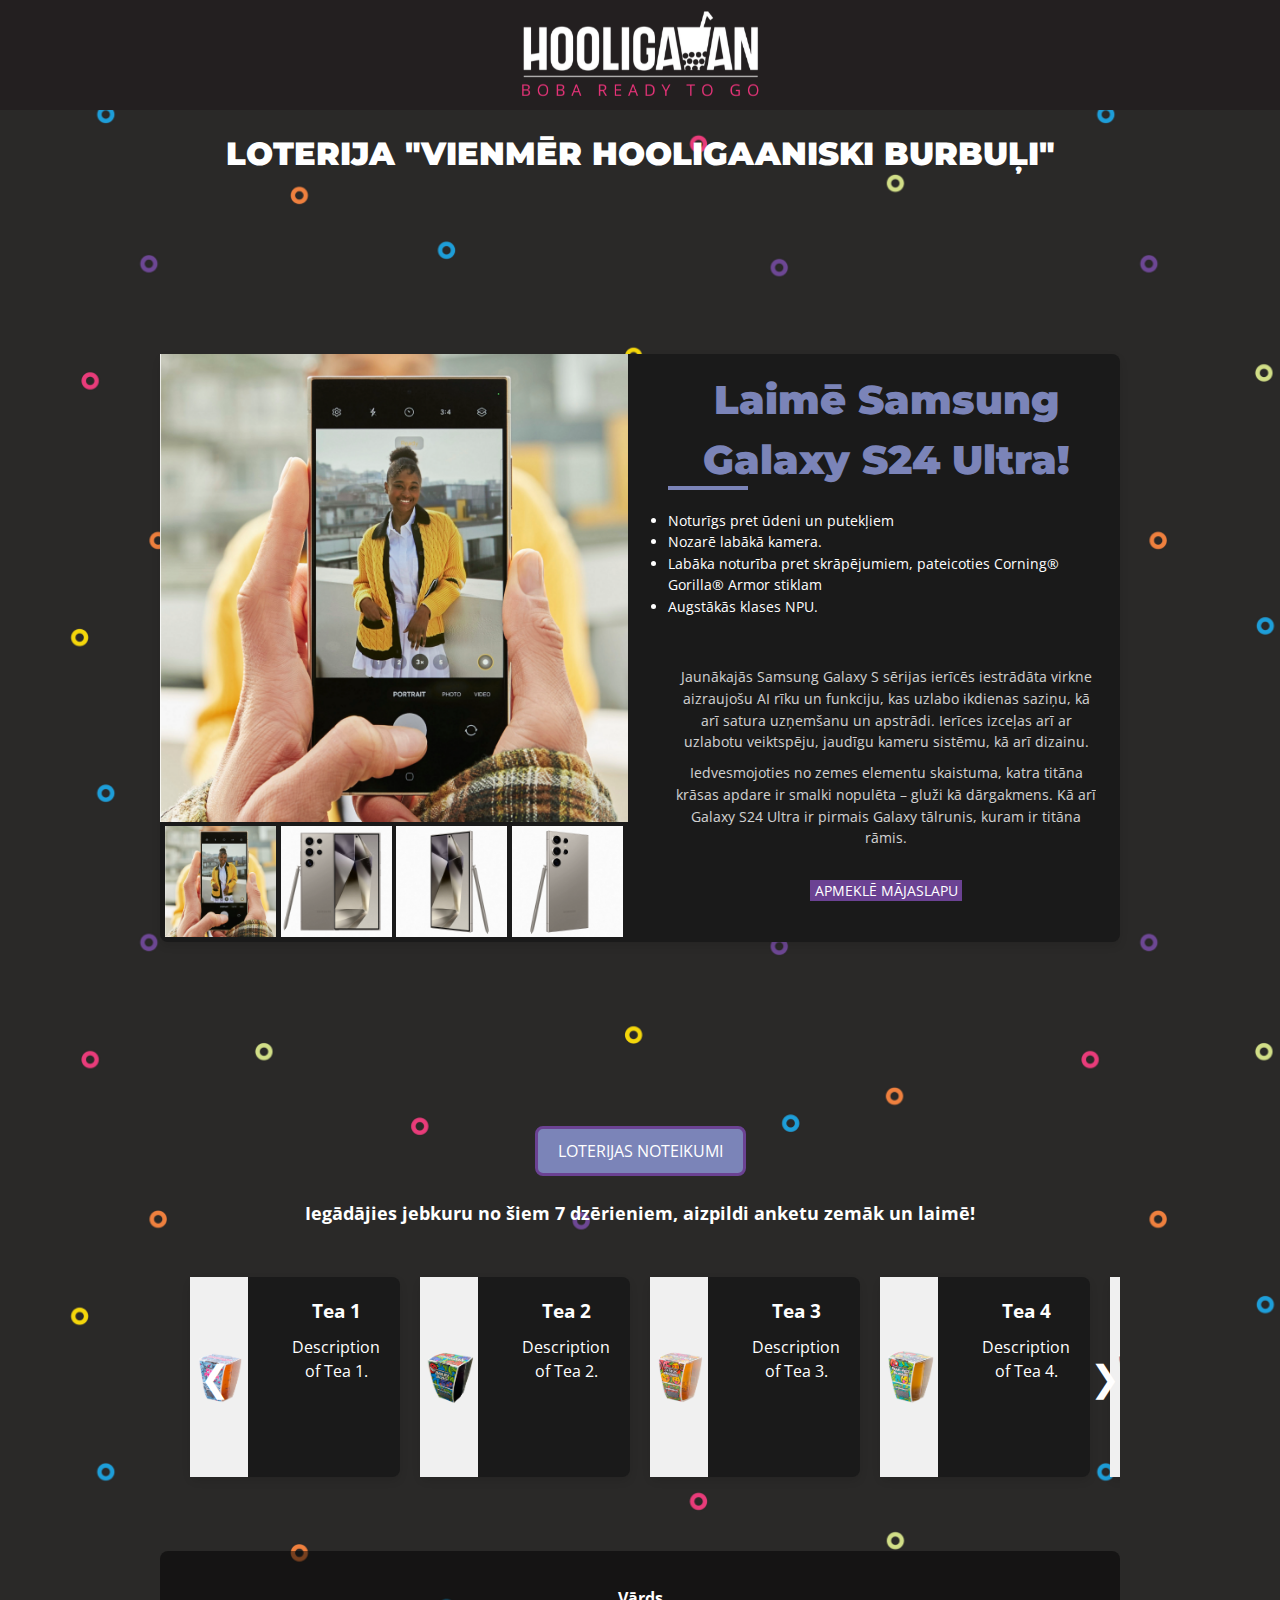
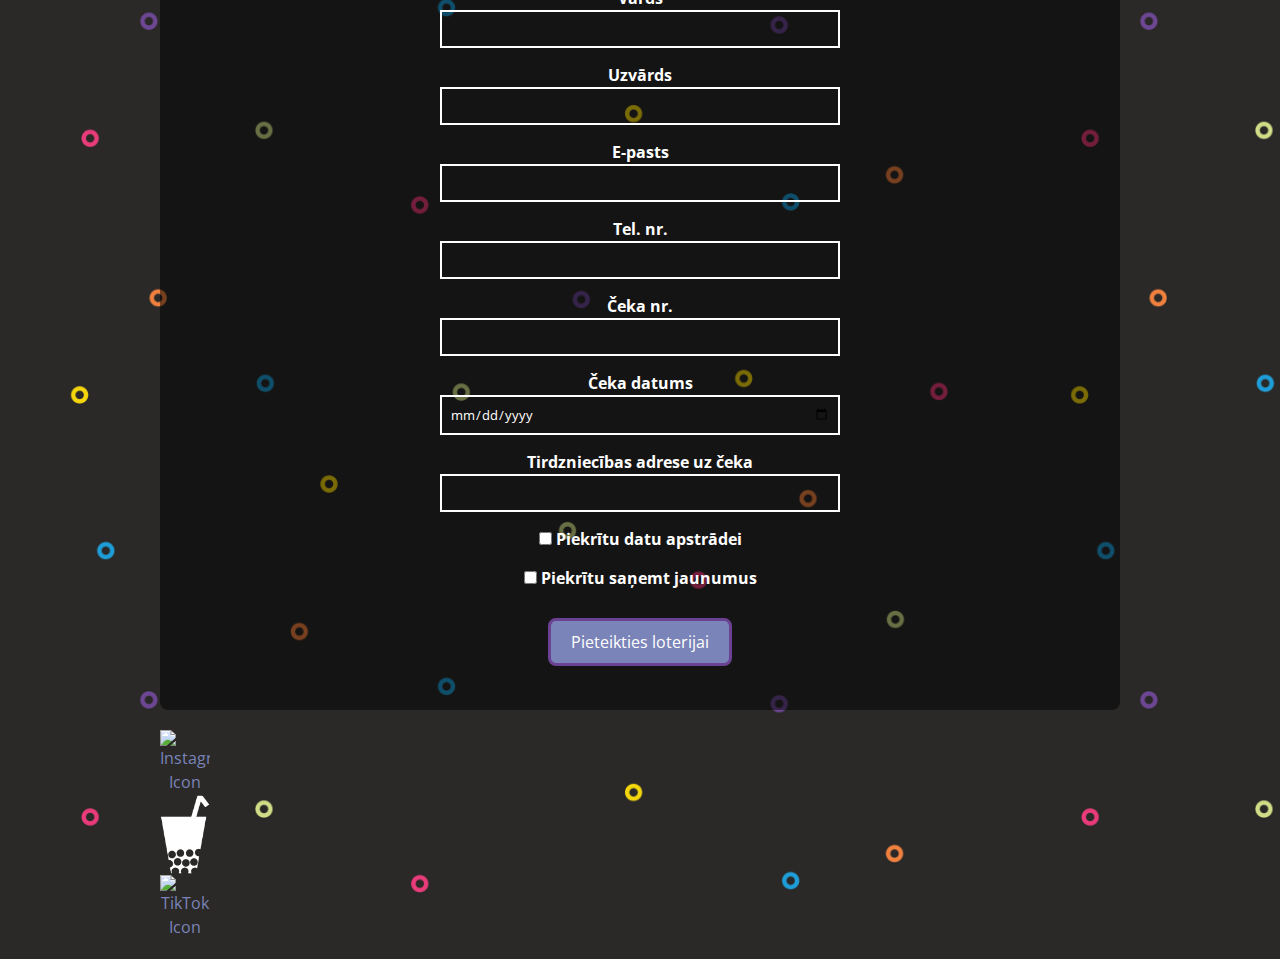
==== index.html @ 0ea25266 "update the prize section" ====
<!DOCTYPE html>
<html lang="lv">
<head>
    <meta charset="UTF-8">
    <meta name="viewport" content="width=device-width, initial-scale=1.0">
    <title>Bubble Tea Lottery</title>
    <link href="https://fonts.googleapis.com/css2?family=Open+Sans:wght@300;400&family=Montserrat:wght@400;900&family=Roboto+Slab:wght@300;700&display=swap" rel="stylesheet">
    <link rel="stylesheet" href="styles2.css">
</head>
<body>
    <div class="logo-container">
        <h1 class="logo"><img src="hooligaan_logo.png" alt="Your Logo"></h1>
    </div>  
    <h1 class="main">LOTERIJA "VIENMĒR HOOLIGAANISKI BURBUĻI" </h1>
    <div class="container">

      <!-- Prize Information Section -->
      <div class = "card-wrapper">
        <div class = "card">
          <!-- card left -->
          <div class = "product-imgs">
            <div class = "img-display">
              <div class = "img-showcase">
                <img src = "phone_images/phone1.png" alt = "shoe image">
                <img src = "phone_images/phone2.png" alt = "shoe image">
                <img src = "phone_images/phone3.png" alt = "shoe image">
                <img src = "phone_images/phone4.png" alt = "shoe image">
              </div>
            </div>
            <div class = "img-select">
              <div class = "img-item">
                <a href = "#" data-id = "1">
                  <img src = "phone_images/phone1.png" alt = "shoe image">
                </a>
              </div>
              <div class = "img-item">
                <a href = "#" data-id = "2">
                  <img src = "phone_images/phone2.png" alt = "shoe image">
                </a>
              </div>
              <div class = "img-item">
                <a href = "#" data-id = "3">
                  <img src = "phone_images/phone3.png" alt = "shoe image">
                </a>
              </div>
              <div class = "img-item">
                <a href = "#" data-id = "4">
                  <img src = "phone_images/phone4.png" alt = "shoe image">
                </a>
              </div>
            </div>
          </div>
          <!-- card right -->
          <div class = "product-content">
            <h2 class = "product-title">Laimē Samsung Galaxy S24 Ultra! </h2>  
            <div class = "product-detail">
              <ul>
                <li>Noturīgs pret ūdeni un putekļiem</li>
                <li>Nozarē labākā kamera.</li>
                <li>Labāka noturība pret skrāpējumiem, pateicoties Corning® Gorilla® Armor stiklam</li>
                <li>Augstākās klases NPU.</li>
              </ul>
              <br>
              <p>Jaunākajās Samsung Galaxy S sērijas ierīcēs iestrādāta virkne aizraujošu AI rīku un funkciju, kas uzlabo ikdienas saziņu, kā arī satura uzņemšanu un apstrādi. Ierīces izceļas arī ar uzlabotu veiktspēju, jaudīgu kameru sistēmu, kā arī dizainu.</p>
              <p>Iedvesmojoties no zemes elementu skaistuma, katra titāna krāsas apdare ir smalki nopulēta – gluži kā dārgakmens. Kā arī Galaxy S24 Ultra ir pirmais Galaxy tālrunis, kuram ir titāna rāmis. </p>
              <br>
              <a href="https://www.samsung.com/lv/smartphones/galaxy-s24-ultra/" class="product-link">apmeklē mājaslapu</a>

            </div>
          </div>
        </div>
      </div>
        <br>
        <a href="noteikumi.pdf" class="button" target="_blank" download>LOTERIJAS NOTEIKUMI</a>
        <div class="section-container">
            <h2 class="intro">Iegādājies jebkuru no šiem 7 dzērieniem, aizpildi anketu zemāk un laimē!</h2>
            <div class="carousel-container">
                <div class="carousel">
                    <div class="carousel-item">
                        <div class="card">
                            <div class="card-upper">
                                <img src="tea_images\tea1.png" alt="Tea 1">
                            </div>
                            <div class="card-lower">
                                <h3>Tea 1</h3>
                                <p>Description of Tea 1.</p>
                            </div>
                        </div>
                    </div>
                    <div class="carousel-item">
                        <div class="card">
                            <div class="card-upper">
                                <img src="tea_images\tea2.png" alt="Tea 2">
                            </div>
                            <div class="card-lower">
                                <h3>Tea 2</h3>
                                <p>Description of Tea 2.</p>
                            </div>
                        </div>
                    </div>
                    <div class="carousel-item">
                        <div class="card">
                            <div class="card-upper">
                                <img src="tea_images\tea3.png" alt="Tea 3">
                            </div>
                            <div class="card-lower">
                                <h3>Tea 3</h3>
                                <p>Description of Tea 3.</p>
                            </div>
                        </div>
                    </div>
                    <div class="carousel-item">
                        <div class="card">
                            <div class="card-upper">
                                <img src="tea_images\tea4.png" alt="Tea 4">
                            </div>
                            <div class="card-lower">
                                <h3>Tea 4</h3>
                                <p>Description of Tea 4.</p>
                            </div>
                        </div>
                    </div>
                    <div class="carousel-item">
                        <div class="card">
                            <div class="card-upper">
                                <img src="tea_images\tea5.png" alt="Tea 5">
                            </div>
                            <div class="card-lower">
                                <h3>Tea 5</h3>
                                <p>Description of Tea 5.</p>
                            </div>
                        </div>
                    </div>
                    <div class="carousel-item">
                        <div class="card">
                            <div class="card-upper">
                                <img src="tea_images\tea6.png" alt="Tea 6">
                            </div>
                            <div class="card-lower">
                                <h3>Tea 6</h3>
                                <p>Description of Tea 6.</p>
                            </div>
                        </div>
                    </div>
                    <div class="carousel-item">
                        <div class="card">
                            <div class="card-upper">
                                <img src="tea_images\tea7.png" alt="Tea 7">
                            </div>
                            <div class="card-lower">
                                <h3>Tea 7</h3>
                                <p>Description of Tea 7.</p>
                            </div>
                        </div>
                    </div>
                </div>
                <div class="carousel-nav">
                    <button class="carousel-prev">❮</button>
                    <button class="carousel-next">❯</button>
                </div>
            </div>
        </div>
        
        <br>
        <div class="form-container">
        <form id="lotteryForm">
            <label for="vards">Vārds</label>
            <input type="text" id="vards" name="vards" required>
            <label for="uzvards">Uzvārds</label>
            <input type="text" id="uzvards" name="uzvards" required>
            <label for="epasts">E-pasts</label>
            <input type="text" id="epasts" name="epasts" required>
            <label for="tel">Tel. nr.</label>
            <input type="tel" id="tel" name="tel" required>
            <label for="checkNr">Čeka nr.</label>
            <input type="text" id="checkNr" name="checkNr" required>
            <label for="checkDate">Čeka datums</label>
            <input type="date" id="checkDate" name="checkDate" required>
            <label for="businessAddress">Tirdzniecības adrese uz čeka</label>
            <input type="text" id="businessAddress" name="businessAddress" required>
            <label>
                <input type="checkbox" id="dataProcessing" name="dataProcessing"> Piekrītu datu apstrādei
            </label>
            <label>
                <input type="checkbox" id="receiveNews" name="receiveNews"> Piekrītu saņemt jaunumus
            </label>
            <br>
            <button class="button" type="submit">Pieteikties loterijai</button>
        </form>
    </div>
    <div class="social-networks">
        <a href="https://www.instagram.com/hooligaan_bubbletea_coffee/?hl=en" target="_blank"><img src="https://img.icons8.com/?size=80&id=32292&format=png&color=FFFFFF" alt="Instagram Icon"></a>
        <a href="https://www.hooligaan.lv/" target="_blank"><img src="Hooligaan Logo Mark White.png" alt="Hooligaan Logo" class="hooligaan-logo"></a>
        <a href="https://www.tiktok.com/@hooligaan_bubbletea" target="_blank"><img src="https://img.icons8.com/?size=80&id=84521&format=png&color=FFFFFF" alt="TikTok Icon"></a>
    </div>
    
               
    </div>
    <script src="script2.js"></script>
</body>
</html>
---- styles2.css ----
body {
    font-family: 'Open Sans', sans-serif;
    background-image: url('burbuli.png'); /* Set the background image */
    background-repeat: repeat; /* Repeat the image both horizontally and vertically */
    background-color: black; /* Fallback background color */
    background-size: 1000px; /* Set the size of the background bubbles */
    color: #ffffff;
    margin: 0;
    padding: 0;
}


.container {
    max-width: 1000px;
    margin: auto;
    padding: 20px;
    text-align: center;
}

.main{
    font-family: 'Montserrat', sans-serif;
    font-weight: 900;
    text-align: center;
    
}

.logo img {
    max-width: 100%;
    height: auto;
}

.button {
    background-color: #7b84b8;
    border: 3px solid #6b4293;
    color: white;
    padding: 10px 20px;
    text-align: center;
    text-decoration: none;
    display: inline-block;
    font-size: 16px;
    margin: 4px 2px;
    transition-duration: 0.4s;
    cursor: pointer;
    border-radius: 8px;
}

.button:hover {
    background-color: #6b4293;
    color: #ffffff;
}

.intro {
    font-size: 18px;
    margin-bottom: 20px;
    margin-top: 20px; /* Add margin to push the text closer to the carousel */
}

form label {
    text-align: left;
    font-weight: bold;
    display: block;
    margin-top: 15px;
}

form {
    display: flex;
    flex-direction: column;
    align-items: center;
    margin-bottom: 20px;
}

form input[type="text"],
form input[type="tel"],
form input[type="date"] {
    border: 2px solid white;
    color: white;
    background-color: transparent;
    padding: 8px;
    transition: border-color 0.4s;
    width: 100%; /* Ensure all form inputs have the same width */
    max-width: 400px;
}

form input[type="text"]:focus,
form input[type="tel"]:focus,
form input[type="date"]:focus {
    border-color: #7b84b8;
}


.carousel-container {
    position: relative;
    overflow: hidden;
    margin-bottom: 20px;
    border-radius: 8px;
    padding: 20px;
}

.carousel {
    display: flex;
    transition: transform 0.5s ease;
}

.carousel-item {
    min-width: 25%; /* Display 4 cards at a time */
    box-sizing: border-box;
    padding: 10px;
}

.card {
    background-color: #1a1a1a;    border-radius: 8px;
    box-shadow: 0 4px 8px rgba(0, 0, 0, 0.1);
}

.card-upper {
    height: 200px; /* Adjust as needed */
    background-color: #f0f0f0;
    display: flex;
    align-items: center;
    justify-content: center;
}

.card-upper img {
    max-width: 100%;
    max-height: 100%;
    border-top-left-radius: 8px;
    border-top-right-radius: 8px;
    border-bottom-left-radius: 0; /* Add rounded corners only to top */
    border-bottom-right-radius: 0; /* Add rounded corners only to top */
}

.card-lower {
    padding: 20px;
}

.card-lower h3 {
    font-weight: bold;
    margin-bottom: 10px;
}

.card-lower p {
    margin: 0;
}

.carousel-nav {
    position: absolute;
    top: 50%;
    transform: translateY(-50%);
    width: 100%;
    display: flex;
    justify-content: space-between;
    padding: 0 20px;
    box-sizing: border-box;
}

.carousel-nav button {
    background: none;
    border: none;
    font-size: 36px; /* Increased font size */
    color: white;
    cursor: pointer;
}

.carousel-nav button:hover {
    color: #7b84b8;
}


/* Prize Section Styling */
.prize-section {
    display: flex;
    flex-wrap: wrap;
    align-items: center;
    justify-content: center;
    padding: 20px;
    background-color: #231F20;
    margin-top: 20px;
    border-radius: 8px;
}

.prize-image {
    flex: 1;
    min-width: 200px;
    max-width: 300px;
    padding: 10px;
}

.prize-image img {
    width: 100%;
    height: auto;
    border-radius: 8px;
}

.prize-details {
    flex: 2;
    padding: 20px;
    text-align: left;
}

.prize-details h2 {
    font-family: 'Montserrat', sans-serif;
    font-weight: 900;
    color: #7b84b8;
}

.prize-details p {
    font-size: 16px;
    line-height: 1.6;
    margin-top: 10px;
}

.prize-details a {
    color: #7b84b8;
    text-decoration: none;
}

.prize-details a:hover {
    text-decoration: underline;
}

.social-networks a {
    color: #7b84b8;
    text-decoration: none;
}

.social-networks a:hover {
    text-decoration: underline;
}
.form-container {
    background-color: rgba(0, 0, 0, 0.5); /* Semi-transparent black background */
    padding: 20px;
    border-radius: 8px;
    margin-bottom: 20px;
}

/* Style the form elements */
#lotteryForm label {
    color: #ffffff; /* White text color */
}

#lotteryForm input[type="text"],
#lotteryForm input[type="tel"],
#lotteryForm input[type="date"] {
    border: 2px solid white;
    color: white;
    background-color: transparent;
    padding: 8px;
    transition: border-color 0.4s;
    width: 100%; /* Ensure all form inputs have the same width */
    max-width: 400px;
}

#lotteryForm input[type="text"]:focus,
#lotteryForm input[type="tel"]:focus,
#lotteryForm input[type="date"]:focus {
    border-color: #7b84b8;
}

@import url('https://fonts.googleapis.com/css2?family=Open+Sans:wght@300;400;600;700;800&display=swap');

*{
    box-sizing: border-box;
    padding: 0;
    margin: 0;
    font-family: 'Open Sans', sans-serif;
}
body{
    line-height: 1.5;
}
.card-wrapper{
    max-width: 1100px;
    margin: 0 auto;
}
img{
    width: 100%;
    display: block;
}

.img-display{
    overflow: hidden;
}
.img-showcase{
    display: flex;
    width: 100%;
    transition: all 0.5s ease;
}
.img-showcase img{
    min-width: 100%;
}
.img-select{
    display: flex;
}
.img-item{
    margin: 0.3rem;
}
.img-item:nth-child(1),
.img-item:nth-child(2),
.img-item:nth-child(3){
    margin-right: 0;
}
.img-item:hover{
    opacity: 0.8;
}
.product-content{
    padding: 2rem 1rem;
}
.product-title{
    font-size: 2.5rem;
    text-transform: capitalize;
    position: relative;
    font-family: 'Montserrat', sans-serif;
    font-weight: 900;
    color: #7b84b8;
    margin: 1rem 0;
}
.product-title::after{
    content: "";
    position: absolute;
    left: 0;
    bottom: 0;
    height: 4px;
    width: 80px;
    background: #7b84b8;
}
.product-link{
    text-decoration: none;
    text-transform: uppercase;
    font-weight: 400;
    font-size: 0.9rem;
    display: inline-block;
    margin-bottom: 0.5rem;
    background: #6b4293;
    color: #fff;
    padding: 0 0.3rem;
    transition: all 0.5s ease;
}
.product-link:hover{
    opacity: 0.9;
}


.product-detail p{
    font-size: 0.9rem;
    padding: 0.3rem;
    opacity: 0.8;
}
.product-detail ul{
    font-size: 0.9rem;
    margin: 20px 0; /* Increased margin for spacing */
    text-align: left; /* Align list items to the left */
}

.product-detail ul li span{
    font-weight: 400;
}




@media screen and (min-width: 992px){
    .card{
        display: grid;
        grid-template-columns: repeat(2, 1fr);
        grid-gap: 1.5rem;
    }
    .card-wrapper{
        height: 100vh;
        display: flex;
        justify-content: center;
        align-items: center;
    }
    .product-imgs{
        display: flex;
        flex-direction: column;
        justify-content: center;
    }
    .product-content{
        padding-top: 0;
    }
}
/* Center content within the prize section on smaller screens */
@media (max-width: 768px) {
    .prize-section {
        text-align: center; /* Center text within the prize section */
    }

    .prize-details {
        order: 1; /* Move prize details below the image */
        text-align: center; /* Center text within the prize details on smaller screens */
    }

    .prize-details h2 {
        order: 0; /* Keep the heading on top */
        margin-bottom: 10px; /* Add some space below the heading */
        text-align: center;
    }

    .prize-image {
        margin-bottom: 10px; /* Add space between the image and text */
    }
}

.logo-container {
    display: flex;
    align-items: center;
    justify-content: center;
    margin-bottom: 20px;
    flex-wrap: wrap; /* Allow logos to wrap to the next line on smaller screens */
    background-color: #231F20;
}


.logo img {
    max-width: 300px; /* Adjust as needed */
    height: auto;
}
.hooligaan-logo {
    width: 20px; /* Adjust the width of the Hooligaan logo */
}
.social-networks img {
    width: 50px; /* Adjust the width as needed */
    height: auto; /* Maintain aspect ratio */
}
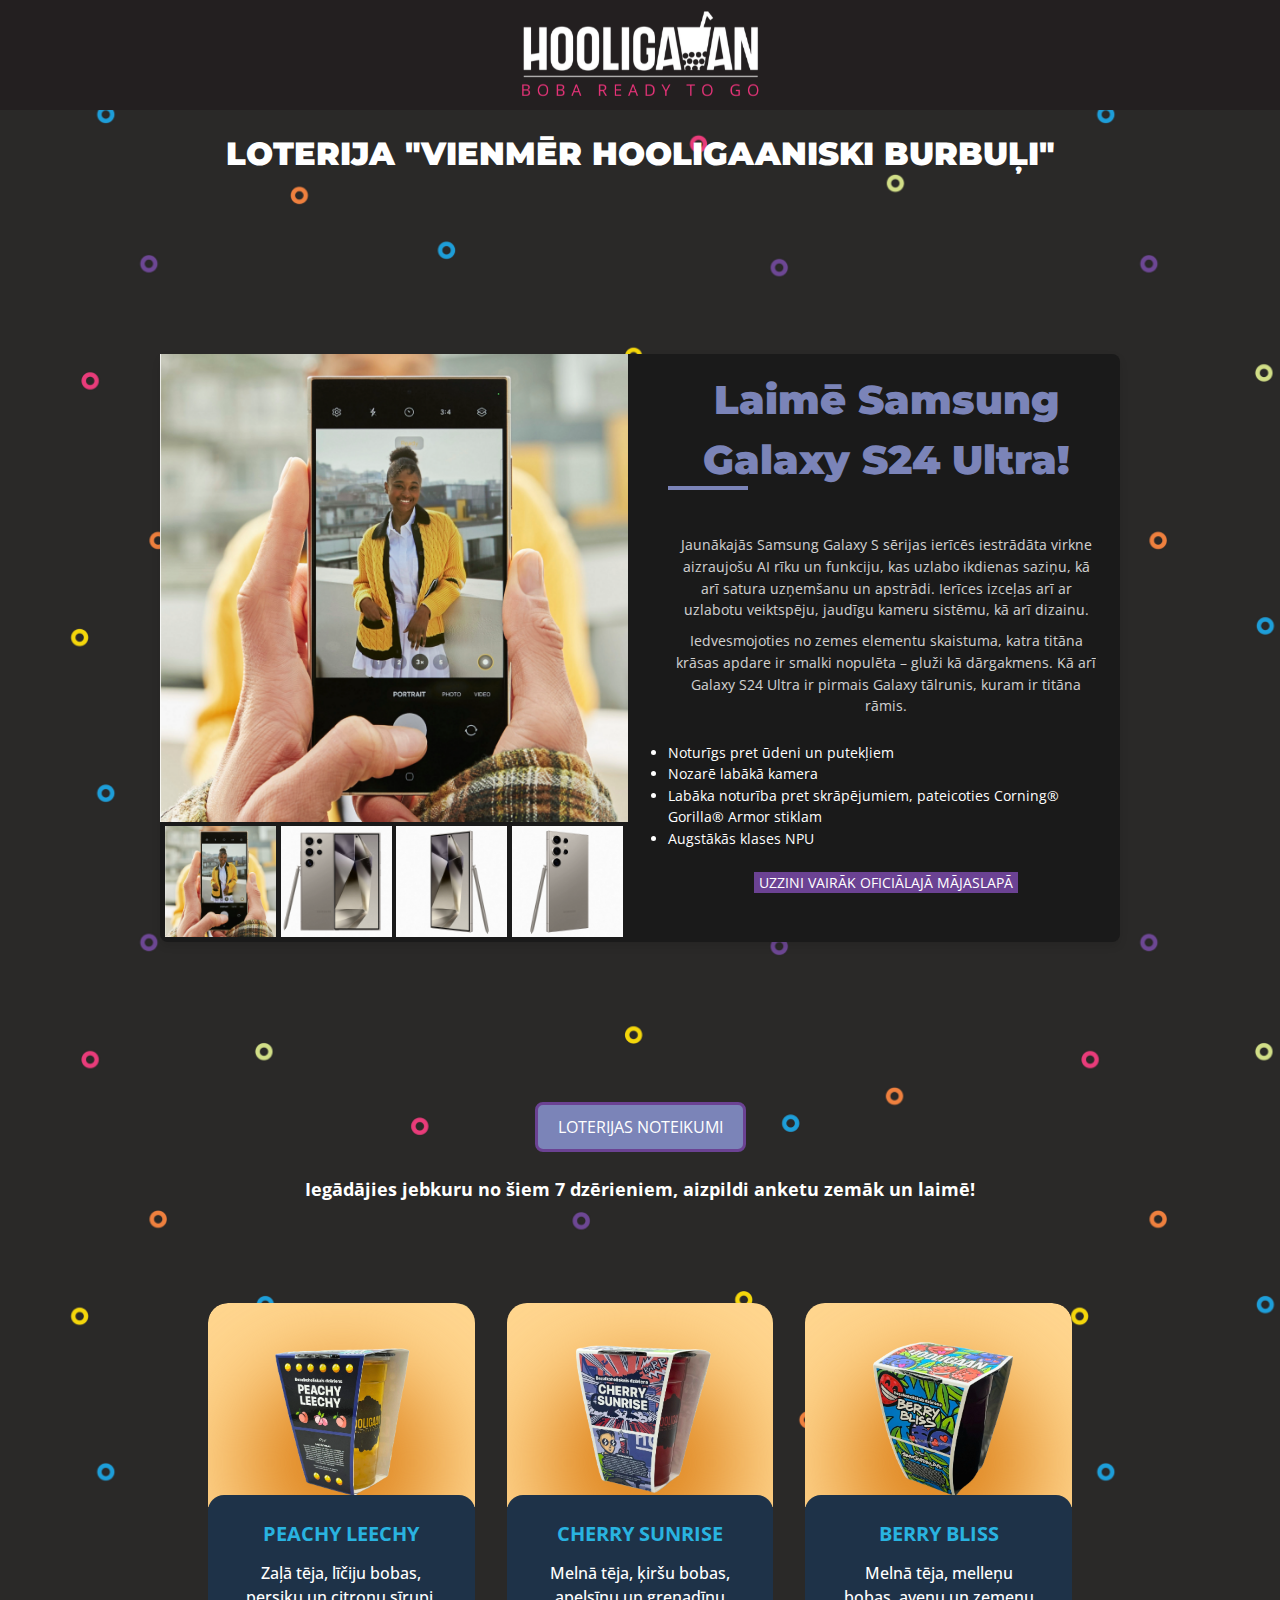
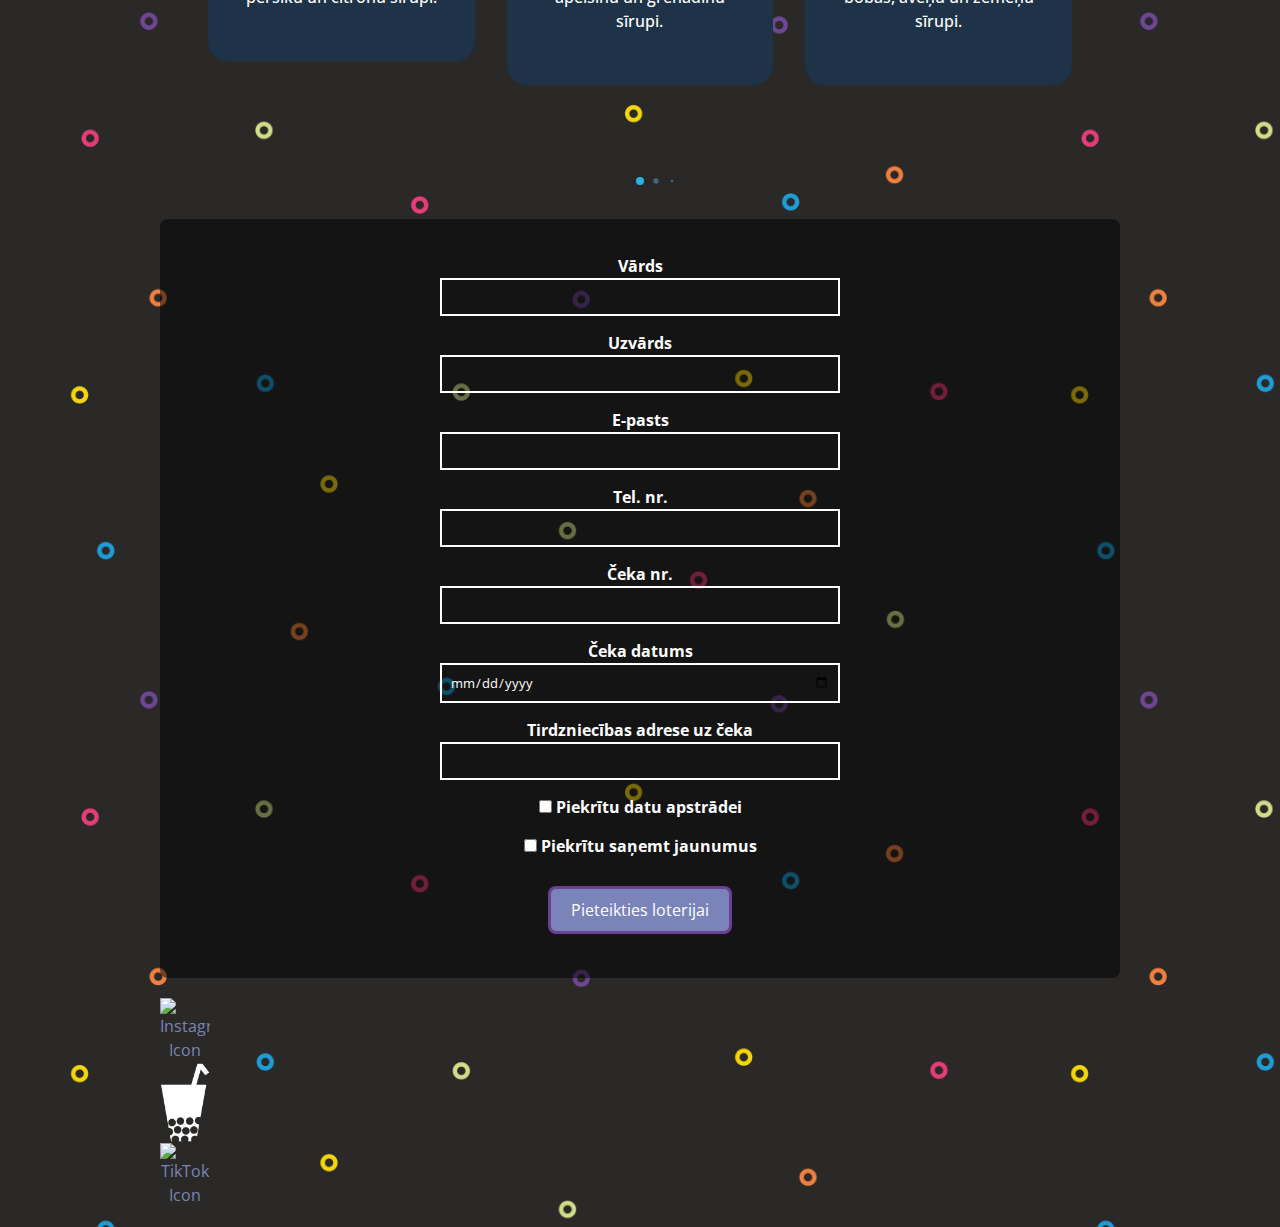
==== commit ae311309: "big update" ====
--- a/index.html
+++ b/index.html
@@ -5,6 +5,11 @@
     <meta name="viewport" content="width=device-width, initial-scale=1.0">
     <title>Bubble Tea Lottery</title>
     <link href="https://fonts.googleapis.com/css2?family=Open+Sans:wght@300;400&family=Montserrat:wght@400;900&family=Roboto+Slab:wght@300;700&display=swap" rel="stylesheet">
+      <!--=============== REMIXICONS ===============-->
+      <link rel="stylesheet" href="https://cdnjs.cloudflare.com/ajax/libs/remixicon/3.5.0/remixicon.css" crossorigin="">
+
+      <!--=============== SWIPER CSS ===============-->
+      <link rel="stylesheet" href="swiper-bundle.min.css">
     <link rel="stylesheet" href="styles2.css">
 </head>
 <body>
@@ -54,111 +59,128 @@
           <div class = "product-content">
             <h2 class = "product-title">Laimē Samsung Galaxy S24 Ultra! </h2>  
             <div class = "product-detail">
-              <ul>
-                <li>Noturīgs pret ūdeni un putekļiem</li>
-                <li>Nozarē labākā kamera.</li>
-                <li>Labāka noturība pret skrāpējumiem, pateicoties Corning® Gorilla® Armor stiklam</li>
-                <li>Augstākās klases NPU.</li>
-              </ul>
               <br>
               <p>Jaunākajās Samsung Galaxy S sērijas ierīcēs iestrādāta virkne aizraujošu AI rīku un funkciju, kas uzlabo ikdienas saziņu, kā arī satura uzņemšanu un apstrādi. Ierīces izceļas arī ar uzlabotu veiktspēju, jaudīgu kameru sistēmu, kā arī dizainu.</p>
               <p>Iedvesmojoties no zemes elementu skaistuma, katra titāna krāsas apdare ir smalki nopulēta – gluži kā dārgakmens. Kā arī Galaxy S24 Ultra ir pirmais Galaxy tālrunis, kuram ir titāna rāmis. </p>
-              <br>
-              <a href="https://www.samsung.com/lv/smartphones/galaxy-s24-ultra/" class="product-link">apmeklē mājaslapu</a>
+              <ul>
+                <li>Noturīgs pret ūdeni un putekļiem</li>
+                <li>Nozarē labākā kamera</li>
+                <li>Labāka noturība pret skrāpējumiem, pateicoties Corning® Gorilla® Armor stiklam</li>
+                <li>Augstākās klases NPU</li>
+              </ul>
+              <a href="https://www.samsung.com/lv/smartphones/galaxy-s24-ultra/" class="product-link">uzzini vairāk oficiālajā mājaslapā</a>
 
             </div>
           </div>
         </div>
       </div>
-        <br>
         <a href="noteikumi.pdf" class="button" target="_blank" download>LOTERIJAS NOTEIKUMI</a>
         <div class="section-container">
             <h2 class="intro">Iegādājies jebkuru no šiem 7 dzērieniem, aizpildi anketu zemāk un laimē!</h2>
-            <div class="carousel-container">
-                <div class="carousel">
-                    <div class="carousel-item">
-                        <div class="card">
-                            <div class="card-upper">
-                                <img src="tea_images\tea1.png" alt="Tea 1">
-                            </div>
-                            <div class="card-lower">
-                                <h3>Tea 1</h3>
-                                <p>Description of Tea 1.</p>
-                            </div>
-                        </div>
-                    </div>
-                    <div class="carousel-item">
-                        <div class="card">
-                            <div class="card-upper">
-                                <img src="tea_images\tea2.png" alt="Tea 2">
-                            </div>
-                            <div class="card-lower">
-                                <h3>Tea 2</h3>
-                                <p>Description of Tea 2.</p>
-                            </div>
-                        </div>
-                    </div>
-                    <div class="carousel-item">
-                        <div class="card">
-                            <div class="card-upper">
-                                <img src="tea_images\tea3.png" alt="Tea 3">
-                            </div>
-                            <div class="card-lower">
-                                <h3>Tea 3</h3>
-                                <p>Description of Tea 3.</p>
-                            </div>
-                        </div>
-                    </div>
-                    <div class="carousel-item">
-                        <div class="card">
-                            <div class="card-upper">
-                                <img src="tea_images\tea4.png" alt="Tea 4">
-                            </div>
-                            <div class="card-lower">
-                                <h3>Tea 4</h3>
-                                <p>Description of Tea 4.</p>
-                            </div>
-                        </div>
-                    </div>
-                    <div class="carousel-item">
-                        <div class="card">
-                            <div class="card-upper">
-                                <img src="tea_images\tea5.png" alt="Tea 5">
-                            </div>
-                            <div class="card-lower">
-                                <h3>Tea 5</h3>
-                                <p>Description of Tea 5.</p>
-                            </div>
-                        </div>
-                    </div>
-                    <div class="carousel-item">
-                        <div class="card">
-                            <div class="card-upper">
-                                <img src="tea_images\tea6.png" alt="Tea 6">
-                            </div>
-                            <div class="card-lower">
-                                <h3>Tea 6</h3>
-                                <p>Description of Tea 6.</p>
-                            </div>
-                        </div>
-                    </div>
-                    <div class="carousel-item">
-                        <div class="card">
-                            <div class="card-upper">
-                                <img src="tea_images\tea7.png" alt="Tea 7">
-                            </div>
-                            <div class="card-lower">
-                                <h3>Tea 7</h3>
-                                <p>Description of Tea 7.</p>
-                            </div>
-                        </div>
-                    </div>
+            <section class="tea-container">
+                <div class="card__container swiper">
+                   <div class="card__content">
+                      <div class="swiper-wrapper">
+                         <article class="card__article swiper-slide">
+                            <div class="card__image">
+                               <img src="tea_images/peachy_leechy.png" alt="PEACHY LEECHY" class="card__img">
+                               <div class="card__shadow"></div>
+                            </div>
+             
+                            <div class="card__data">
+                               <h3 class="card__name">PEACHY LEECHY</h3>
+                               <p class="card__description">
+                                  Zaļā tēja, līčiju bobas, persiku un citronu sīrupi.
+                               </p>
+                            </div>
+                         </article>
+             
+                         <article class="card__article swiper-slide">
+                            <div class="card__image">
+                               <img src="tea_images/cherry_sunrise.png" alt="CHERRY SUNRISE" class="card__img">
+                               <div class="card__shadow"></div>
+                            </div>
+             
+                            <div class="card__data">
+                               <h3 class="card__name">CHERRY SUNRISE</h3>
+                               <p class="card__description">
+                                  Melnā tēja, ķiršu bobas, apelsīnu un grenadīnu sīrupi.
+                               </p>
+                            </div>
+                         </article>
+             
+                         <article class="card__article swiper-slide">
+                            <div class="card__image">
+                               <img src="tea_images/berry_bliss.png" alt="BERRY BLISS" class="card__img">
+                               <div class="card__shadow"></div>
+                            </div>
+             
+                            <div class="card__data">
+                               <h3 class="card__name">BERRY BLISS</h3>
+                               <p class="card__description">
+                                  Melnā tēja, melleņu bobas, aveņu un zemeņu sīrupi.
+                               </p>
+                            </div>
+                         </article>
+             
+                         <article class="card__article swiper-slide">
+                            <div class="card__image">
+                               <img src="tea_images/pearfect_blossom.png" alt="PEAR-FECT BLOSSOM" class="card__img">
+                               <div class="card__shadow"></div>
+                            </div>
+             
+                            <div class="card__data">
+                               <h3 class="card__name">PEAR-FECT BLOSSOM</h3>
+                               <p class="card__description">
+                                  Zaļā tēja, ābolu bobas, plūškoka un bumbieru sīrupi.
+                               </p>
+                            </div>
+                         </article>
+             
+                         <article class="card__article swiper-slide">
+                            <div class="card__image">
+                               <img src="tea_images/pink_peach.png" alt="PINK PEACH" class="card__img">
+                               <div class="card__shadow"></div>
+                            </div>
+             
+                            <div class="card__data">
+                               <h3 class="card__name">PINK PEACH</h3>
+                               <p class="card__description">
+                                  Zaļā tēja, līčiju bobas, persiku un rozā greipfrūta sīrupi.
+                               </p>
+                            </div>
+                         </article>
+             
+                         <article class="card__article swiper-slide">
+                            <div class="card__image">
+                               <img src="tea_images/citrus_passion.png" alt="CITRUS PASSION" class="card__img">
+                               <div class="card__shadow"></div>
+                            </div>
+             
+                            <div class="card__data">
+                               <h3 class="card__name">CITRUS PASSION</h3>
+                               <p class="card__description">
+                                  Melnā tēja, līčiju bobas, marakujas un apelsīnu sīrupi.
+                               </p>
+                            </div>
+                         </article>
+                      </div>
+                   </div>
+             
+                   <!-- Navigation buttons -->
+                   <div class="swiper-button-next">
+                      <i class="ri-arrow-right-s-line"></i>
+                   </div>
+                   
+                   <div class="swiper-button-prev">
+                      <i class="ri-arrow-left-s-line"></i>
+                   </div>
+             
+                   <!-- Pagination -->
+                   <div class="swiper-pagination"></div>
                 </div>
-                <div class="carousel-nav">
-                    <button class="carousel-prev">❮</button>
-                    <button class="carousel-next">❯</button>
-                </div>
-            </div>
+             </section>
+             
         </div>
         
         <br>
@@ -192,10 +214,13 @@
         <a href="https://www.instagram.com/hooligaan_bubbletea_coffee/?hl=en" target="_blank"><img src="https://img.icons8.com/?size=80&id=32292&format=png&color=FFFFFF" alt="Instagram Icon"></a>
         <a href="https://www.hooligaan.lv/" target="_blank"><img src="Hooligaan Logo Mark White.png" alt="Hooligaan Logo" class="hooligaan-logo"></a>
         <a href="https://www.tiktok.com/@hooligaan_bubbletea" target="_blank"><img src="https://img.icons8.com/?size=80&id=84521&format=png&color=FFFFFF" alt="TikTok Icon"></a>
+    </div>        
     </div>
-    
-               
-    </div>
+
+<!--=============== SWIPER JS ===============-->
+      <script src="swiper-bundle.min.js"></script>    
+
+<!--=============== MAIN JS ===============-->
     <script src="script2.js"></script>
 </body>
 </html>
--- a/styles2.css
+++ b/styles2.css
@@ -274,6 +274,7 @@
 img{
     width: 100%;
     display: block;
+    height: auto;
 }
 
 .img-display{
@@ -400,6 +401,182 @@
     }
 }
 
+/*=============== GOOGLE FONTS ===============*/
+@import url("https://fonts.googleapis.com/css2?family=Bai+Jamjuree:wght@400;500;600&display=swap");
+
+/*=============== VARIABLES CSS ===============*/
+:root {
+  /*========== Colors ==========*/
+  /*Color mode HSL(hue, saturation, lightness)*/
+  --first-color: hsl(38, 92%, 58%);
+  --first-color-light: hsl(38, 100%, 78%);
+  --first-color-alt: hsl(32, 75%, 50%);
+  --second-color: hsl(195, 75%, 52%);
+  --dark-color: hsl(212, 40%, 12%);
+  --white-color: hsl(212, 4%, 95%);
+  --body-color: hsl(212, 42%, 15%);
+  --container-color: hsl(212, 42%, 20%);
+
+  /*========== Font and typography ==========*/
+  /*.5rem = 8px | 1rem = 16px ...*/
+  --body-font: "Bai Jamjuree", sans-serif;
+  --h2-font-size: 1.25rem;
+  --normal-font-size: 1rem;
+}
+
+/*=============== BASE ===============*/
+* {
+  box-sizing: border-box;
+  padding: 0;
+  margin: 0;
+}
+
+/*=============== CARD ===============*/
+.tea_container {
+    display: flex;
+    justify-content: center;
+    align-items: center;
+    height: 100vh;
+  }
+  
+  .card__container {
+    padding-block: 5rem;
+  }
+  
+  .card__content {
+    margin-inline: 1.75rem;
+    border-radius: 1.25rem;
+    overflow: hidden;
+  }
+  
+  .card__article {
+    width: 300px; /* Remove after adding swiper js */
+    border-radius: 1.25rem;
+    overflow: hidden;
+  }
+  
+  .card__image {
+    position: relative;
+    background-color: var(--first-color-light);
+    padding-top: 1.5rem;
+    margin-bottom: -.75rem;
+  }
+  
+  .card__data {
+    background-color: var(--container-color);
+    padding: 1.5rem 2rem;
+    border-radius: 1rem;
+    text-align: center;
+    position: relative;
+    z-index: 10;
+  }
+  
+  .card__img {
+    width: 180px;
+    margin: 0 auto;
+    position: relative;
+    z-index: 5;
+  }
+  
+  .card__shadow {
+    width: 200px;
+    height: 200px;
+    background-color: var(--first-color-alt);
+    border-radius: 50%;
+    position: absolute;
+    top: 3.75rem;
+    left: 0;
+    right: 0;
+    margin-inline: auto;
+    filter: blur(45px);
+  }
+  
+  .card__name {
+    font-size: var(--h2-font-size);
+    color: var(--second-color);
+    margin-bottom: .75rem;
+  }
+  
+  .card__description {
+    font-weight: 500;
+    margin-bottom: 1.75rem;
+  }
+  
+  .card__button {
+    display: inline-block;
+    background-color: var(--first-color);
+    padding: .75rem 1.5rem;
+    border-radius: .25rem;
+    color: var(--dark-color);
+    font-weight: 600;
+  }
+  
+  /* Swiper class */
+  .swiper-button-prev:after,
+  .swiper-button-next:after {
+    content: "";
+  }
+  
+  .swiper-button-prev,
+  .swiper-button-next {
+    width: initial;
+    height: initial;
+    font-size: 3rem;
+    color: var(--second-color);
+    display: none;
+  }
+  
+  .swiper-button-prev {
+    left: 0;
+  }
+  
+  .swiper-button-next {
+    right: 0;
+  }
+  
+  .swiper-pagination-bullet {
+    background-color: hsl(212, 32%, 40%);
+    opacity: 1;
+  }
+  
+  .swiper-pagination-bullet-active {
+    background-color: var(--second-color);
+  }
+  
+  /*=============== BREAKPOINTS ===============*/
+  /* For small devices */
+  @media screen and (max-width: 320px) {
+    .card__data {
+      padding: 1rem;
+    }
+  }
+  
+  /* For medium devices */
+  @media screen and (min-width: 768px) {
+    .card__content {
+      margin-inline: 3rem;
+    }
+  
+    .swiper-button-next,
+    .swiper-button-prev {
+      display: block;
+    }
+  }
+  
+  /* For large devices */
+  @media screen and (min-width: 1120px) {
+    .card__container {
+      max-width: 1120px;
+    }
+  
+    .swiper-button-prev {
+      left: -1rem;
+    }
+    .swiper-button-next {
+      right: -1rem;
+    }
+  }
+
 .logo-container {
     display: flex;
     align-items: center;
@@ -410,6 +587,7 @@
 }
 
 
+
 .logo img {
     max-width: 300px; /* Adjust as needed */
     height: auto;
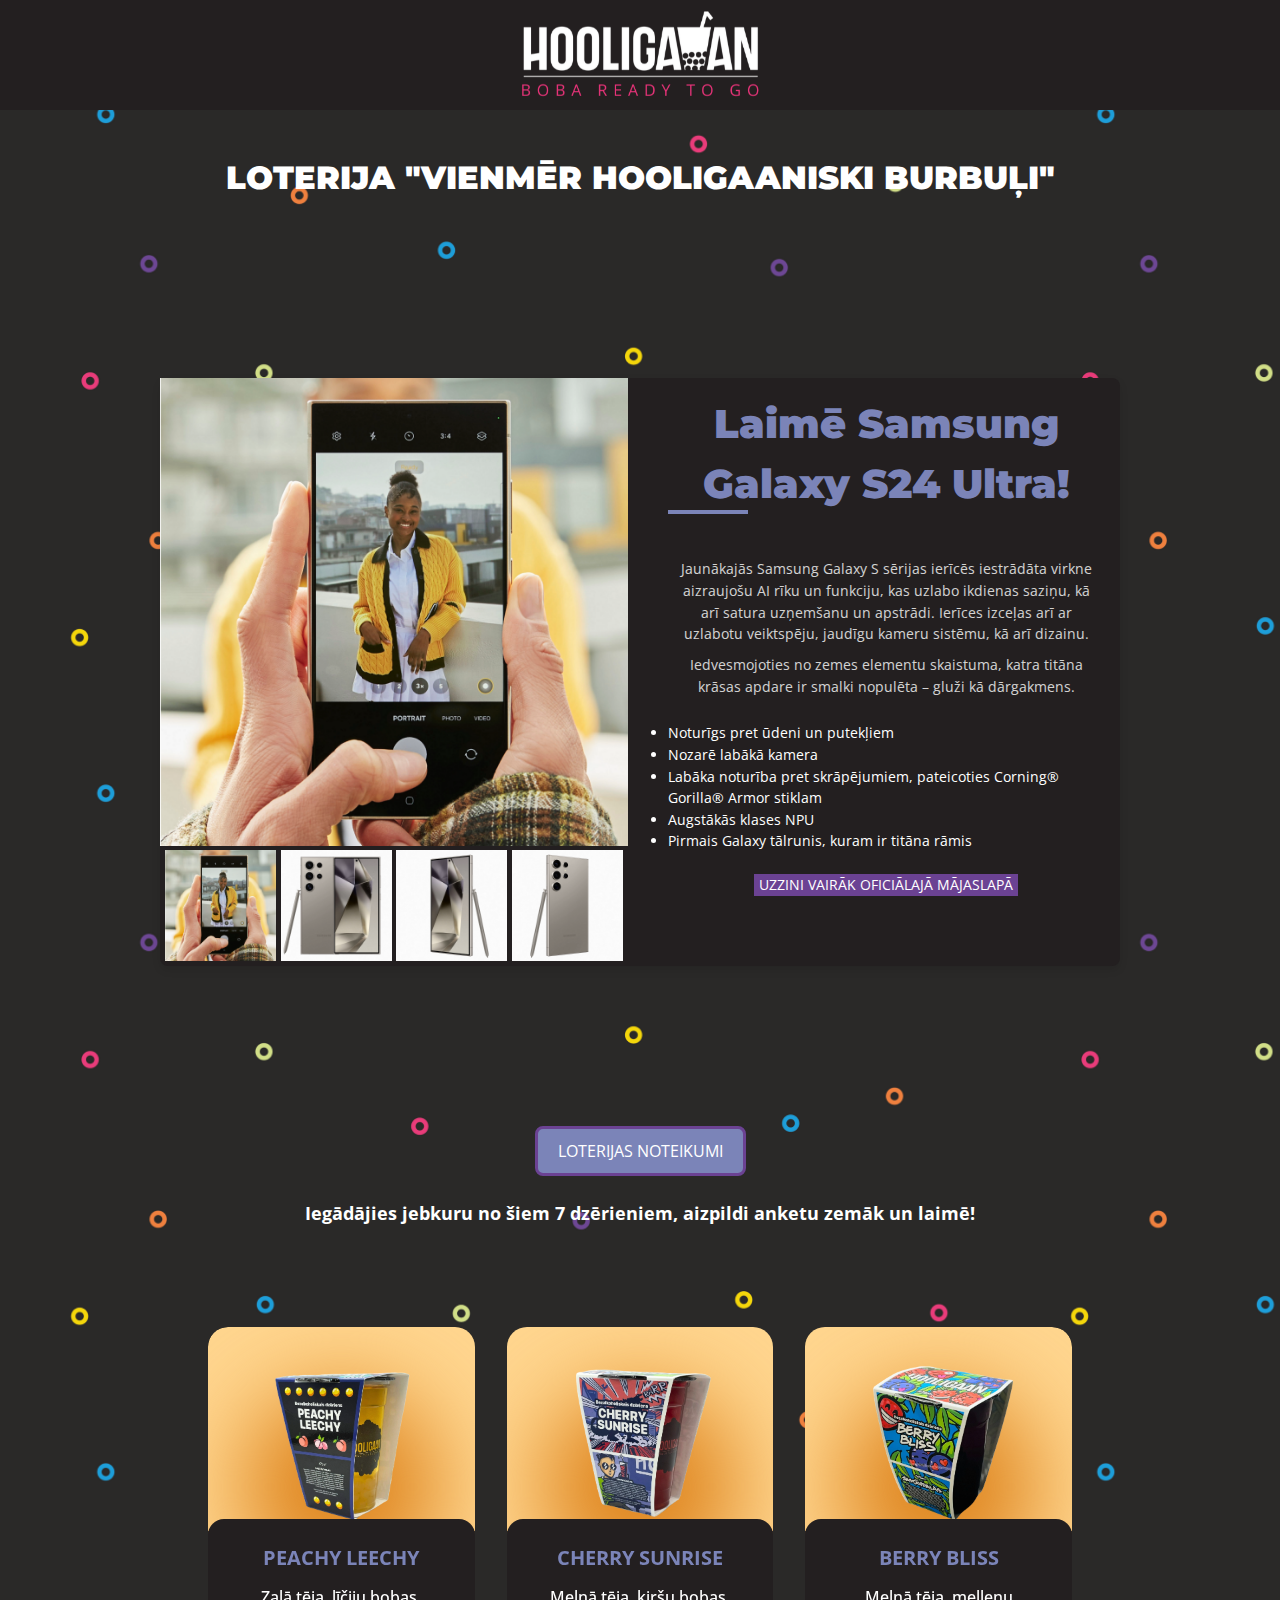
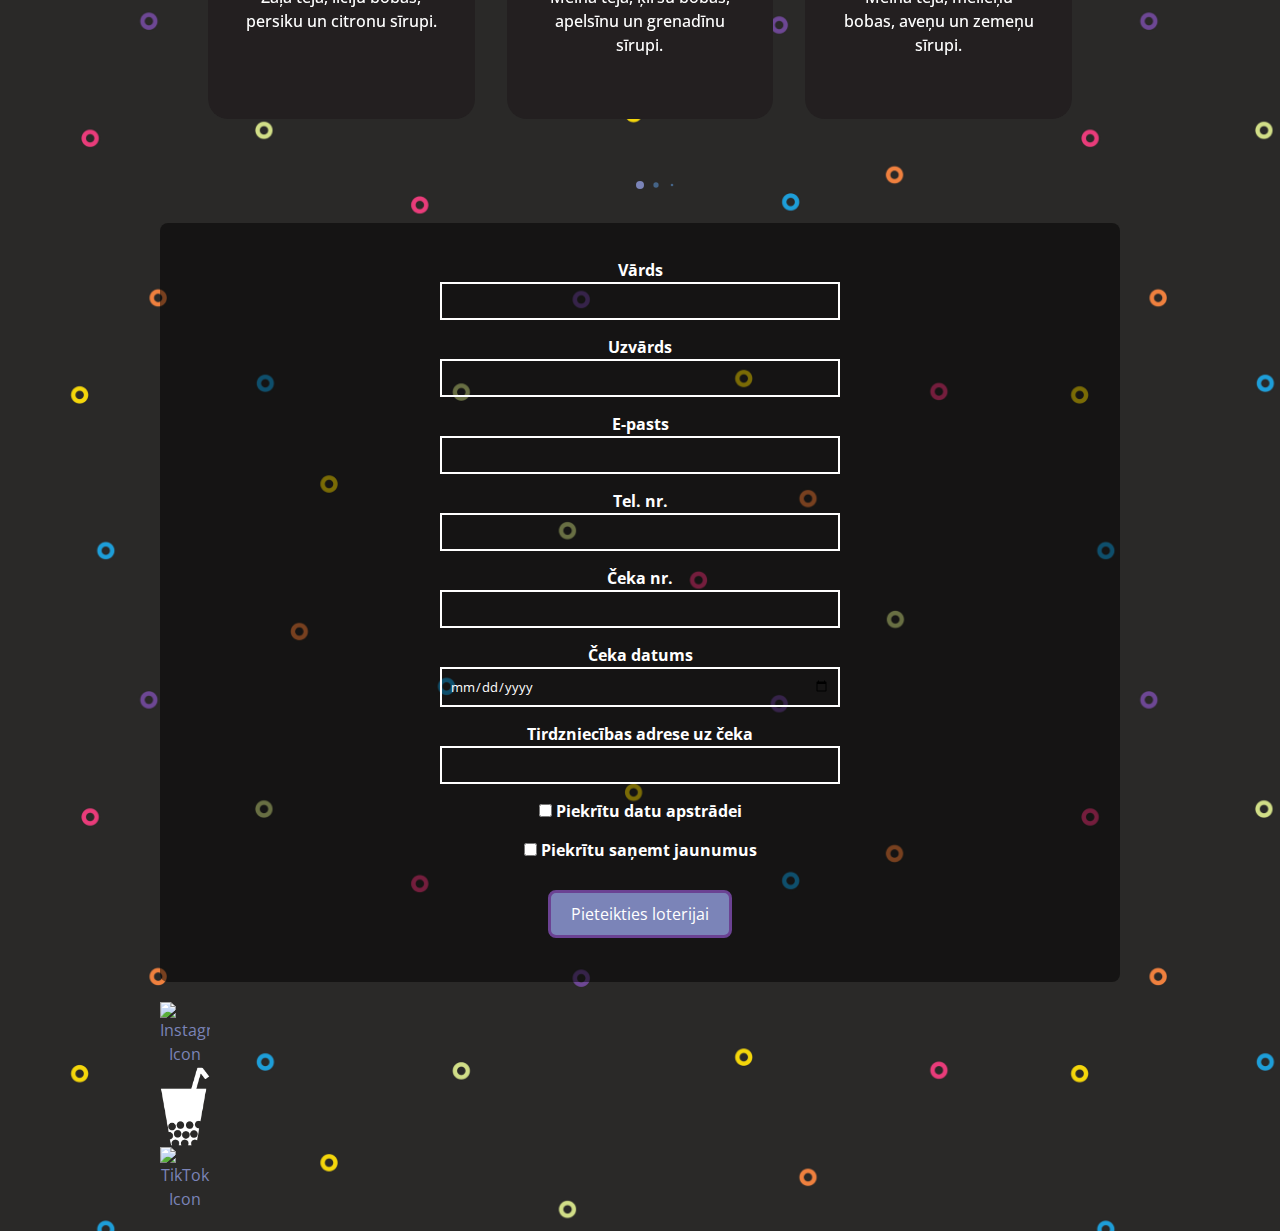
==== commit f59429af: "update" ====
--- a/index.html
+++ b/index.html
@@ -16,6 +16,7 @@
     <div class="logo-container">
         <h1 class="logo"><img src="hooligaan_logo.png" alt="Your Logo"></h1>
     </div>  
+    <br>
     <h1 class="main">LOTERIJA "VIENMĒR HOOLIGAANISKI BURBUĻI" </h1>
     <div class="container">
 
@@ -61,12 +62,13 @@
             <div class = "product-detail">
               <br>
               <p>Jaunākajās Samsung Galaxy S sērijas ierīcēs iestrādāta virkne aizraujošu AI rīku un funkciju, kas uzlabo ikdienas saziņu, kā arī satura uzņemšanu un apstrādi. Ierīces izceļas arī ar uzlabotu veiktspēju, jaudīgu kameru sistēmu, kā arī dizainu.</p>
-              <p>Iedvesmojoties no zemes elementu skaistuma, katra titāna krāsas apdare ir smalki nopulēta – gluži kā dārgakmens. Kā arī Galaxy S24 Ultra ir pirmais Galaxy tālrunis, kuram ir titāna rāmis. </p>
+              <p>Iedvesmojoties no zemes elementu skaistuma, katra titāna krāsas apdare ir smalki nopulēta – gluži kā dārgakmens.</p>
               <ul>
                 <li>Noturīgs pret ūdeni un putekļiem</li>
                 <li>Nozarē labākā kamera</li>
                 <li>Labāka noturība pret skrāpējumiem, pateicoties Corning® Gorilla® Armor stiklam</li>
                 <li>Augstākās klases NPU</li>
+                <li>Pirmais Galaxy tālrunis, kuram ir titāna rāmis</li>
               </ul>
               <a href="https://www.samsung.com/lv/smartphones/galaxy-s24-ultra/" class="product-link">uzzini vairāk oficiālajā mājaslapā</a>
 
--- a/styles2.css
+++ b/styles2.css
@@ -108,7 +108,7 @@
 }
 
 .card {
-    background-color: #1a1a1a;    border-radius: 8px;
+    background-color: #231F20;    border-radius: 8px;
     box-shadow: 0 4px 8px rgba(0, 0, 0, 0.1);
 }
 
@@ -408,14 +408,14 @@
 :root {
   /*========== Colors ==========*/
   /*Color mode HSL(hue, saturation, lightness)*/
-  --first-color: hsl(38, 92%, 58%);
+  --first-color: #231F20;
   --first-color-light: hsl(38, 100%, 78%);
   --first-color-alt: hsl(32, 75%, 50%);
-  --second-color: hsl(195, 75%, 52%);
-  --dark-color: hsl(212, 40%, 12%);
+  --second-color: #7b84b8;
+  --dark-color: hsl(211, 48%, 14%);
   --white-color: hsl(212, 4%, 95%);
   --body-color: hsl(212, 42%, 15%);
-  --container-color: hsl(212, 42%, 20%);
+  --container-color: #231F20;
 
   /*========== Font and typography ==========*/
   /*.5rem = 8px | 1rem = 16px ...*/
@@ -464,6 +464,8 @@
   
   .card__data {
     background-color: var(--container-color);
+    overflow: hidden; /* Hide any overflowing text */
+    height: 200px; /* Adjust the height as needed */
     padding: 1.5rem 2rem;
     border-radius: 1rem;
     text-align: center;
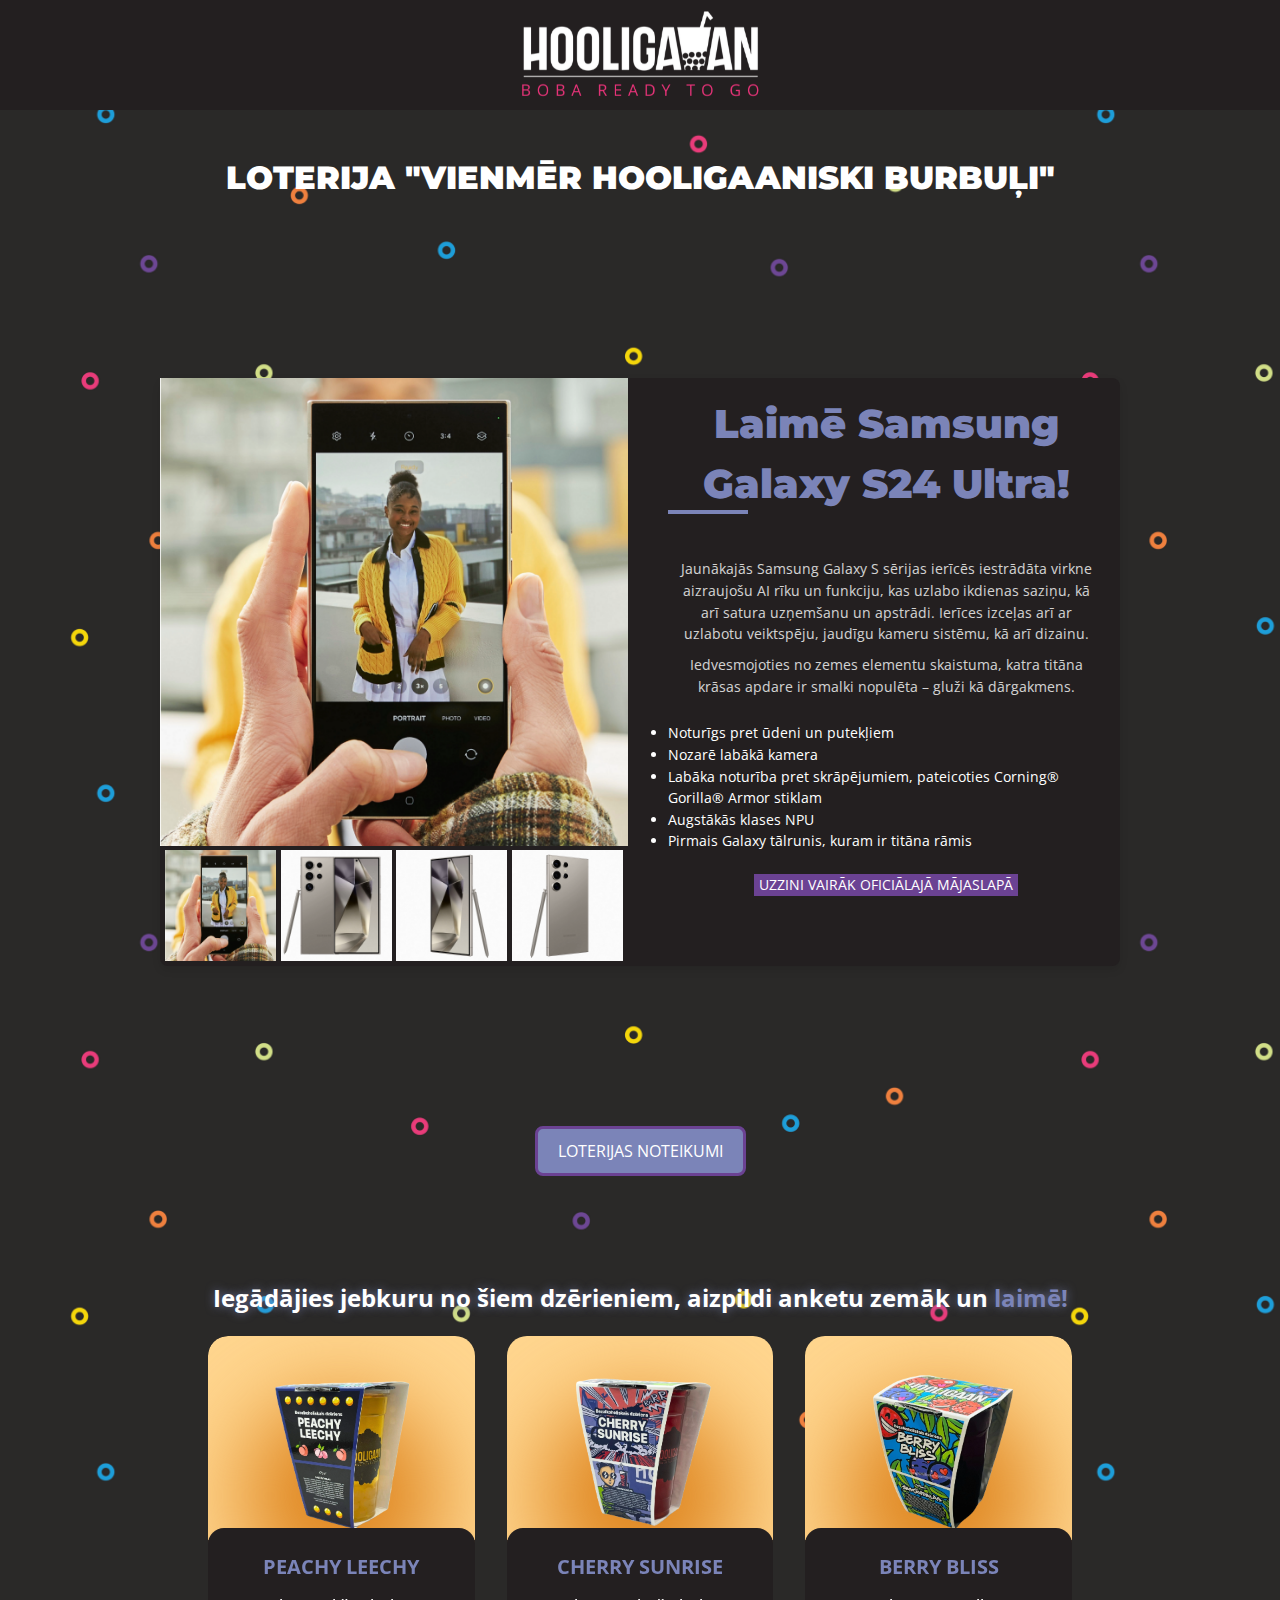
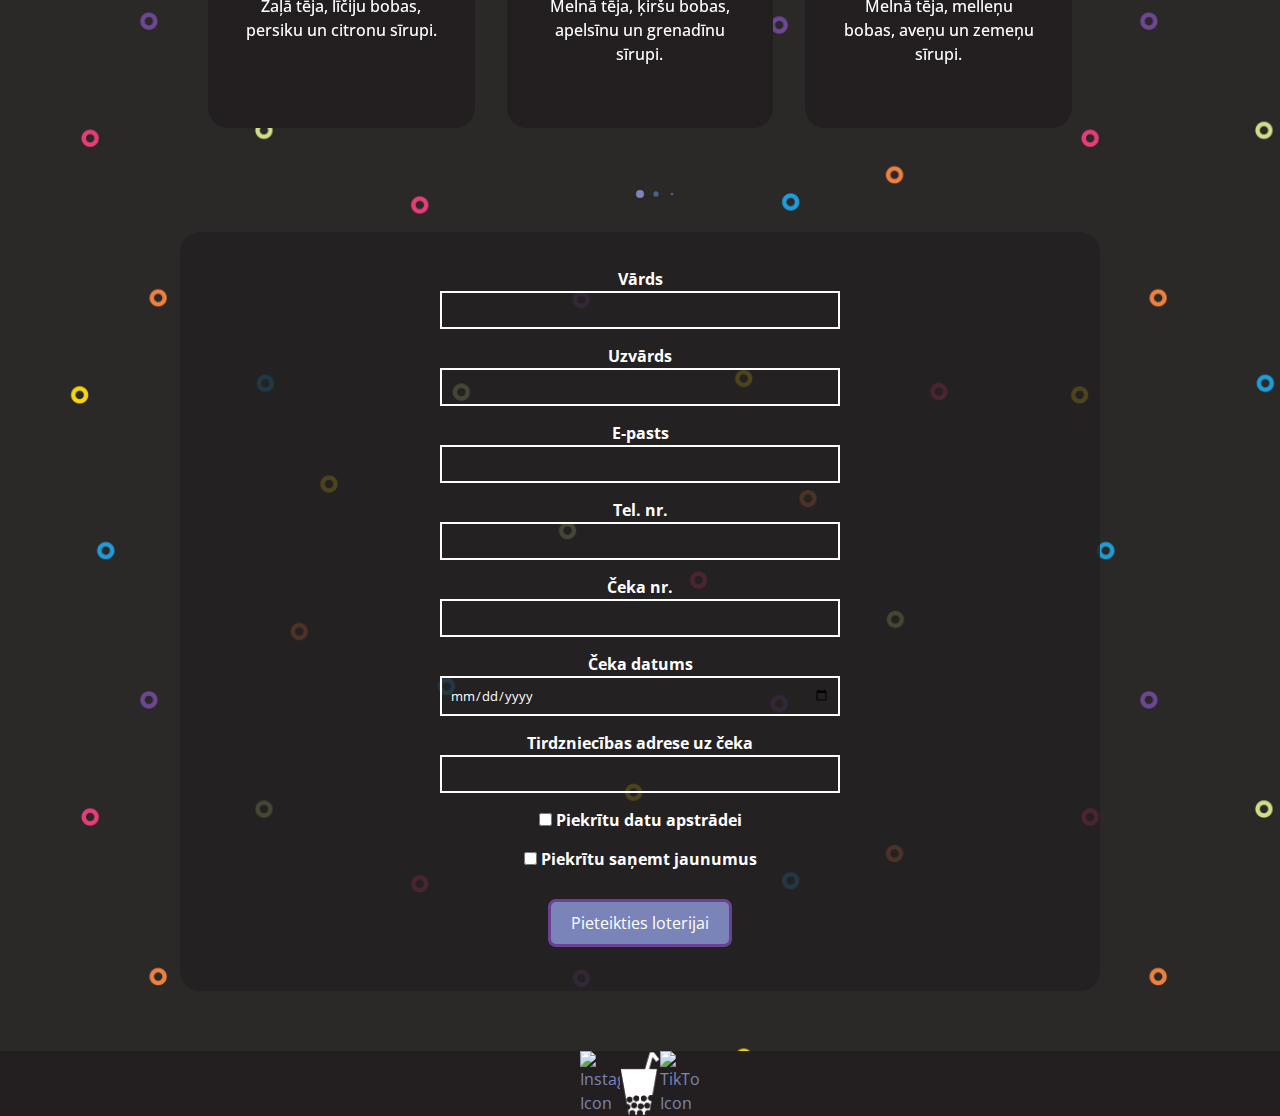
==== commit cbc41873: "update the css" ====
--- a/index.html
+++ b/index.html
@@ -78,9 +78,10 @@
       </div>
         <a href="noteikumi.pdf" class="button" target="_blank" download>LOTERIJAS NOTEIKUMI</a>
         <div class="section-container">
-            <h2 class="intro">Iegādājies jebkuru no šiem 7 dzērieniem, aizpildi anketu zemāk un laimē!</h2>
             <section class="tea-container">
                 <div class="card__container swiper">
+                    <h2 class="intro">Iegādājies jebkuru no šiem dzērieniem, aizpildi anketu zemāk un </h2>
+
                    <div class="card__content">
                       <div class="swiper-wrapper">
                          <article class="card__article swiper-slide">
@@ -212,13 +213,12 @@
             <button class="button" type="submit">Pieteikties loterijai</button>
         </form>
     </div>
+    </div>
     <div class="social-networks">
         <a href="https://www.instagram.com/hooligaan_bubbletea_coffee/?hl=en" target="_blank"><img src="https://img.icons8.com/?size=80&id=32292&format=png&color=FFFFFF" alt="Instagram Icon"></a>
         <a href="https://www.hooligaan.lv/" target="_blank"><img src="Hooligaan Logo Mark White.png" alt="Hooligaan Logo" class="hooligaan-logo"></a>
         <a href="https://www.tiktok.com/@hooligaan_bubbletea" target="_blank"><img src="https://img.icons8.com/?size=80&id=84521&format=png&color=FFFFFF" alt="TikTok Icon"></a>
-    </div>        
-    </div>
-
+    </div>  
 <!--=============== SWIPER JS ===============-->
       <script src="swiper-bundle.min.js"></script>    
 
--- a/styles2.css
+++ b/styles2.css
@@ -50,10 +50,20 @@
 }
 
 .intro {
-    font-size: 18px;
+    font-size: 24px; /* Increase font size for better visibility */
     margin-bottom: 20px;
     margin-top: 20px; /* Add margin to push the text closer to the carousel */
-}
+    color: #ffffff; /* Set text color to white */
+    position: relative; /* Set position relative to enable pseudo-elements */
+    text-shadow: 0 0 10px rgba(123, 132, 184, 0.8); /* Add a glowing effect directly to the text */
+}
+
+.intro::after {
+    content: " laimē!"; /* Append "laimē!" to the end of the text */
+    color: #7b84b8; /* Set color of "laimē!" to light purple */
+}
+
+
 
 form label {
     text-align: left;
@@ -226,12 +236,17 @@
 .social-networks a:hover {
     text-decoration: underline;
 }
+
 .form-container {
-    background-color: rgba(0, 0, 0, 0.5); /* Semi-transparent black background */
+    background-color: rgba(35, 31, 32, 0.8); /* Brown color with 80% opacity */
     padding: 20px;
-    border-radius: 8px;
+    border-radius: 20px;
     margin-bottom: 20px;
-}
+    max-width: calc(100% - 40px); /* Make the background slightly thinner */
+    margin-left: auto; /* Center the form container */
+    margin-right: auto; /* Center the form container */
+}
+
 
 /* Style the form elements */
 #lotteryForm label {
@@ -588,17 +603,20 @@
     background-color: #231F20;
 }
 
-
-
 .logo img {
     max-width: 300px; /* Adjust as needed */
     height: auto;
 }
-.hooligaan-logo {
-    width: 20px; /* Adjust the width of the Hooligaan logo */
-}
+
+.social-networks {
+    display: flex;
+    justify-content: center;
+    align-items: center;
+    margin-top: 20px; /* Adjust as needed */
+    background-color: #231F20;
+}
+
 .social-networks img {
-    width: 50px; /* Adjust the width as needed */
+    width: 40px; /* Adjust the width as needed */
     height: auto; /* Maintain aspect ratio */
-}
-
+}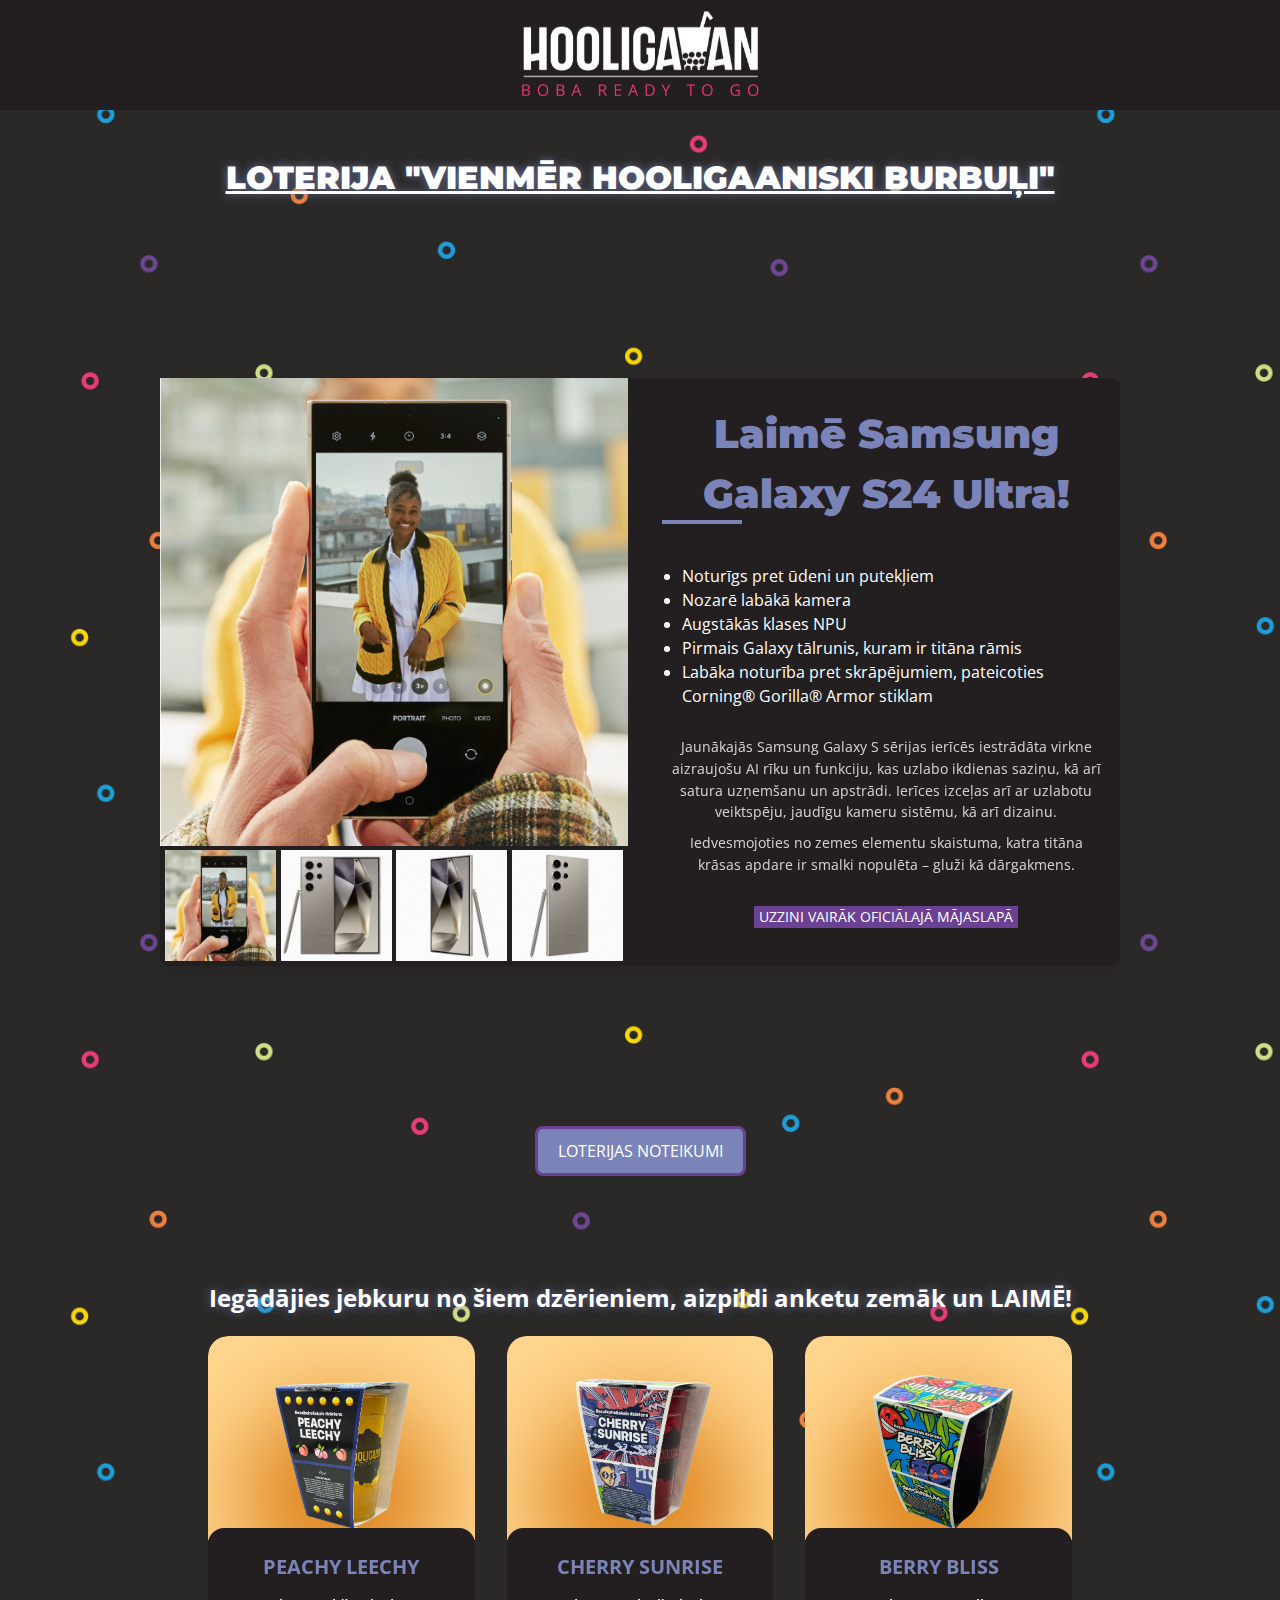
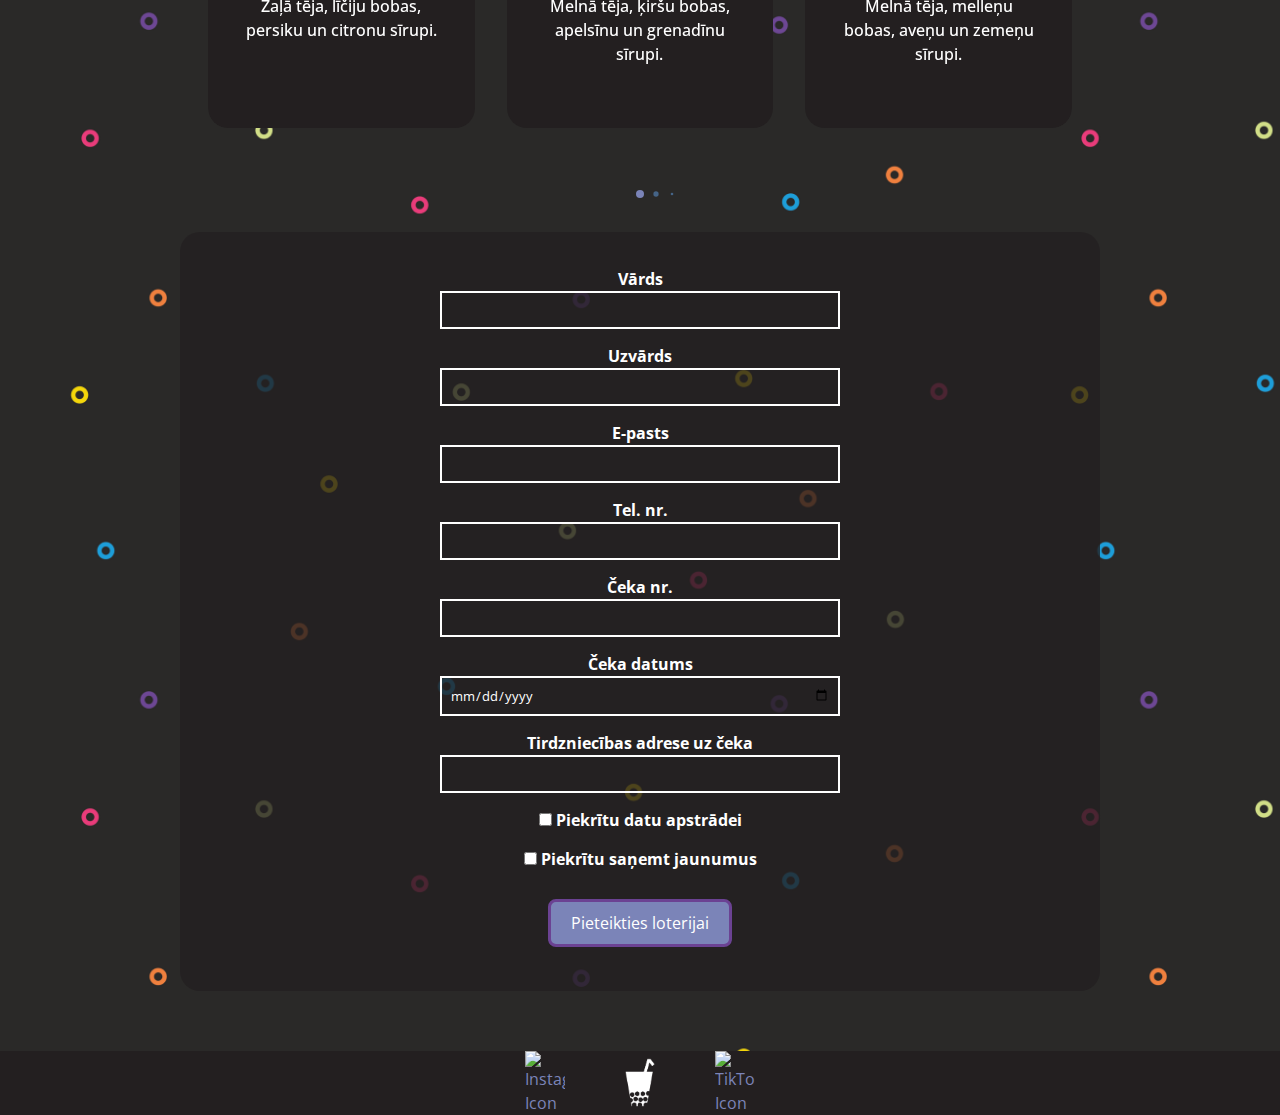
==== commit 17fd0406: "minor fixes" ====
--- a/index.html
+++ b/index.html
@@ -14,7 +14,9 @@
 </head>
 <body>
     <div class="logo-container">
-        <h1 class="logo"><img src="hooligaan_logo.png" alt="Your Logo"></h1>
+        <a href="https://www.hooligaan.lv">
+        <h1 class="logo"><img src="hooligaan_logo.png" alt="Hooligaan Logo"></h1>
+    </a>
     </div>  
     <br>
     <h1 class="main">LOTERIJA "VIENMĒR HOOLIGAANISKI BURBUĻI" </h1>
@@ -61,15 +63,18 @@
             <h2 class = "product-title">Laimē Samsung Galaxy S24 Ultra! </h2>  
             <div class = "product-detail">
               <br>
-              <p>Jaunākajās Samsung Galaxy S sērijas ierīcēs iestrādāta virkne aizraujošu AI rīku un funkciju, kas uzlabo ikdienas saziņu, kā arī satura uzņemšanu un apstrādi. Ierīces izceļas arī ar uzlabotu veiktspēju, jaudīgu kameru sistēmu, kā arī dizainu.</p>
-              <p>Iedvesmojoties no zemes elementu skaistuma, katra titāna krāsas apdare ir smalki nopulēta – gluži kā dārgakmens.</p>
               <ul>
                 <li>Noturīgs pret ūdeni un putekļiem</li>
                 <li>Nozarē labākā kamera</li>
-                <li>Labāka noturība pret skrāpējumiem, pateicoties Corning® Gorilla® Armor stiklam</li>
                 <li>Augstākās klases NPU</li>
                 <li>Pirmais Galaxy tālrunis, kuram ir titāna rāmis</li>
-              </ul>
+                <li>Labāka noturība pret skrāpējumiem, pateicoties Corning® Gorilla® Armor stiklam</li>
+
+            </ul>
+              <br>
+              <p>Jaunākajās Samsung Galaxy S sērijas ierīcēs iestrādāta virkne aizraujošu AI rīku un funkciju, kas uzlabo ikdienas saziņu, kā arī satura uzņemšanu un apstrādi. Ierīces izceļas arī ar uzlabotu veiktspēju, jaudīgu kameru sistēmu, kā arī dizainu.</p>
+              <p>Iedvesmojoties no zemes elementu skaistuma, katra titāna krāsas apdare ir smalki nopulēta – gluži kā dārgakmens.</p>
+<br>
               <a href="https://www.samsung.com/lv/smartphones/galaxy-s24-ultra/" class="product-link">uzzini vairāk oficiālajā mājaslapā</a>
 
             </div>
@@ -80,7 +85,7 @@
         <div class="section-container">
             <section class="tea-container">
                 <div class="card__container swiper">
-                    <h2 class="intro">Iegādājies jebkuru no šiem dzērieniem, aizpildi anketu zemāk un </h2>
+                    <h2 class="intro">Iegādājies jebkuru no šiem dzērieniem, aizpildi anketu zemāk un LAIMĒ!</h2>
 
                    <div class="card__content">
                       <div class="swiper-wrapper">
--- a/styles2.css
+++ b/styles2.css
@@ -17,11 +17,13 @@
     text-align: center;
 }
 
-.main{
+.main {
     font-family: 'Montserrat', sans-serif;
     font-weight: 900;
     text-align: center;
-    
+    text-decoration: underline; /* Add underline to the text */
+    text-shadow: 0 0 10px rgba(123, 132, 184, 0.8); /* Add a glowing effect directly to the text */
+
 }
 
 .logo img {
@@ -58,10 +60,6 @@
     text-shadow: 0 0 10px rgba(123, 132, 184, 0.8); /* Add a glowing effect directly to the text */
 }
 
-.intro::after {
-    content: " laimē!"; /* Append "laimē!" to the end of the text */
-    color: #7b84b8; /* Set color of "laimē!" to light purple */
-}
 
 
 
@@ -317,8 +315,10 @@
 .img-item:hover{
     opacity: 0.8;
 }
-.product-content{
-    padding: 2rem 1rem;
+.product-content {
+    flex: 1;
+    padding: 20px;
+    word-wrap: break-word; /* This will force long words to break */
 }
 .product-title{
     font-size: 2.5rem;
@@ -360,10 +360,13 @@
     padding: 0.3rem;
     opacity: 0.8;
 }
-.product-detail ul{
-    font-size: 0.9rem;
-    margin: 20px 0; /* Increased margin for spacing */
-    text-align: left; /* Align list items to the left */
+
+.product-detail ul {
+    list-style: disc;
+    margin-left: 20px;
+    padding-right: 20px;
+    overflow-wrap: break-word; /* Add this to ensure long words break and stay within the container */
+    text-align: left;
 }
 
 .product-detail ul li span{
@@ -378,6 +381,7 @@
         display: grid;
         grid-template-columns: repeat(2, 1fr);
         grid-gap: 1.5rem;
+        flex-direction: column;
     }
     .card-wrapper{
         height: 100vh;
@@ -392,6 +396,7 @@
     }
     .product-content{
         padding-top: 0;
+        padding: 10px;
     }
 }
 /* Center content within the prize section on smaller screens */
@@ -604,7 +609,7 @@
 }
 
 .logo img {
-    max-width: 300px; /* Adjust as needed */
+    max-width: 300px; /* Adjust as neededF */
     height: auto;
 }
 
@@ -619,4 +624,11 @@
 .social-networks img {
     width: 40px; /* Adjust the width as needed */
     height: auto; /* Maintain aspect ratio */
+    margin: 0 50px; /* Add margin to create space between the logos */
+}
+
+.social-networks .hooligaan-logo {
+    width: 30px; /* Adjust the width as needed */
+    height: auto; /* Maintain aspect ratio */
+    margin: 0 10px; /* Add margin to create space between the logos */
 }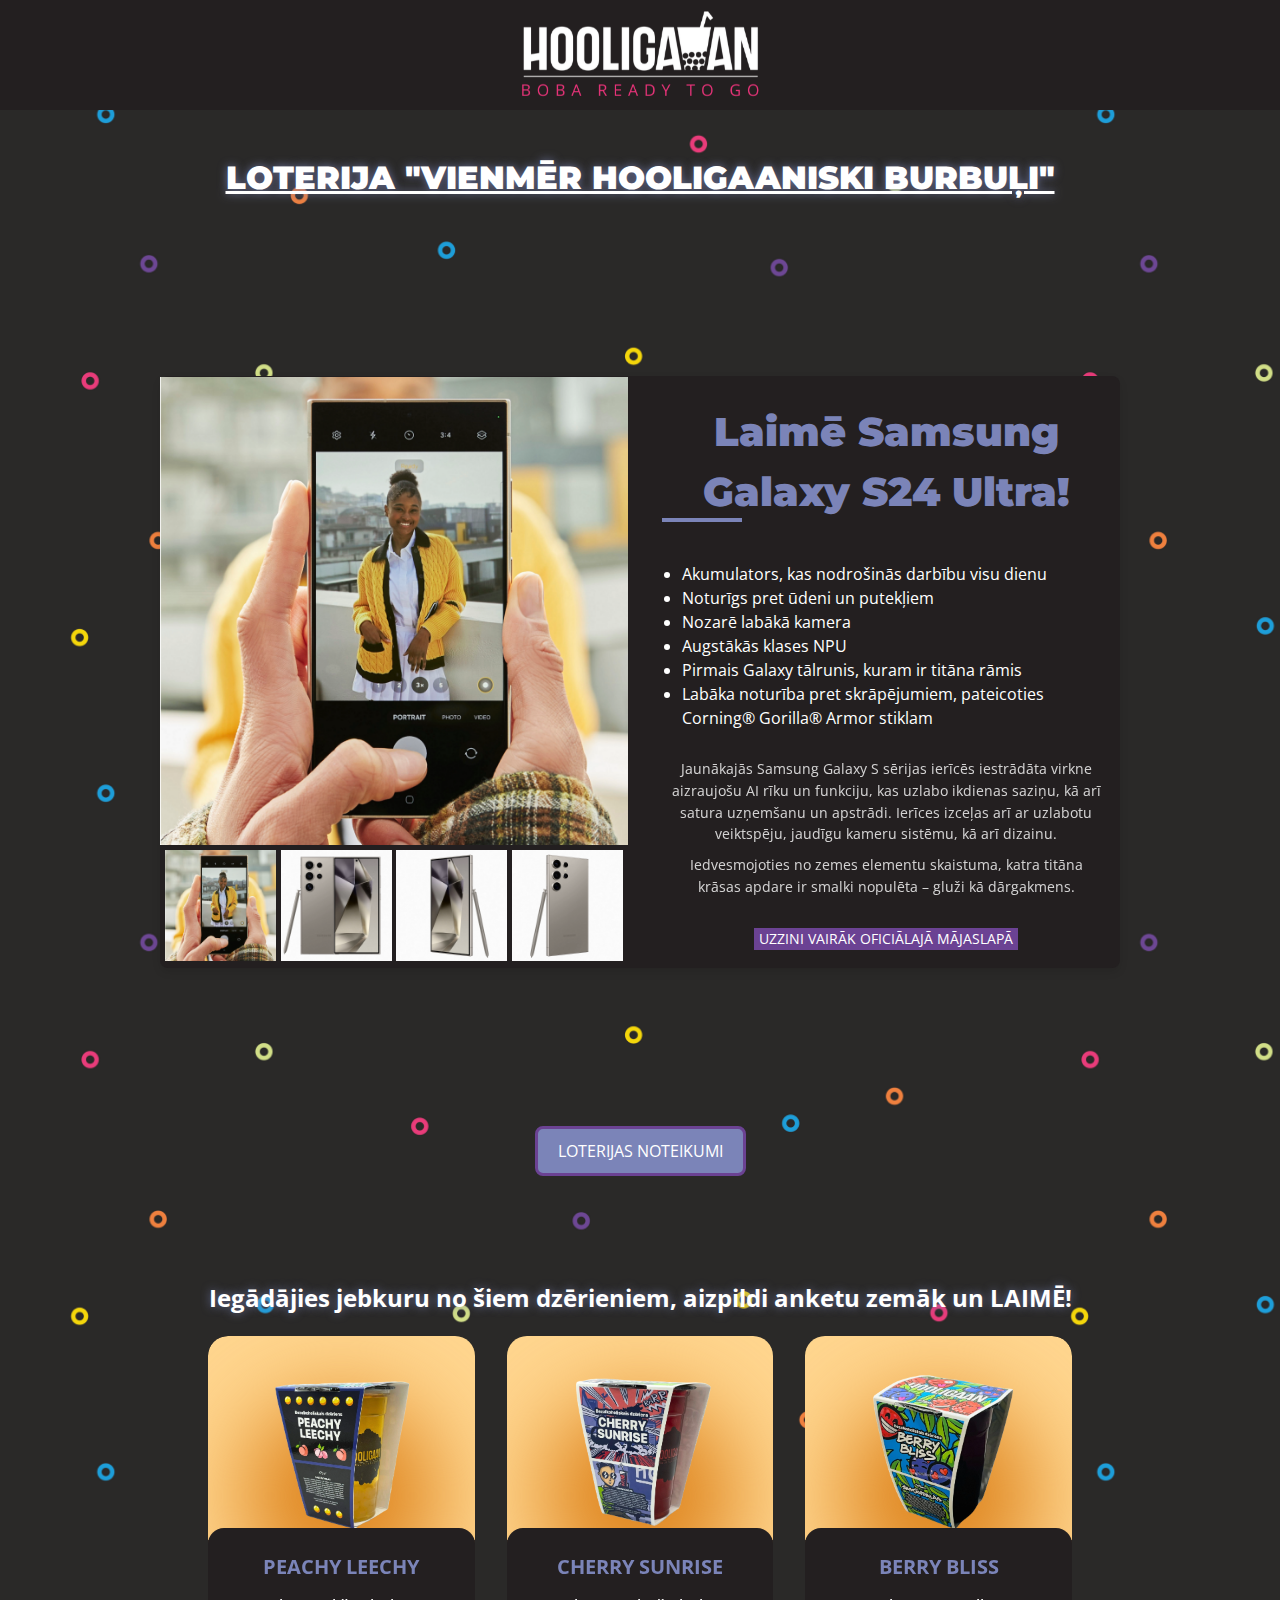
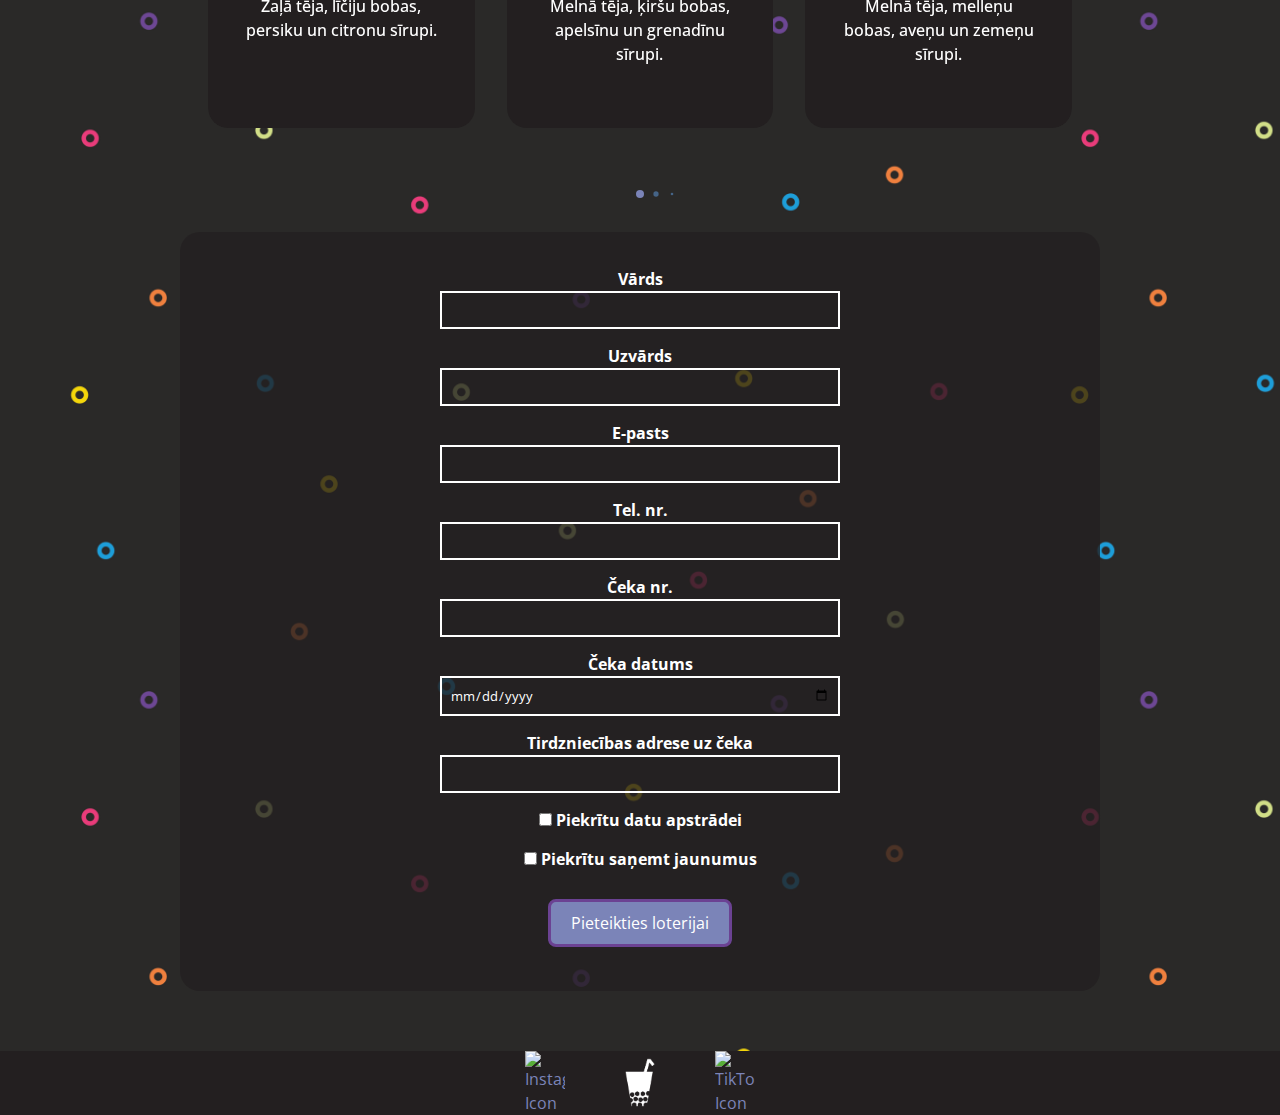
==== commit b33e5165: "add list item" ====
--- a/index.html
+++ b/index.html
@@ -64,6 +64,7 @@
             <div class = "product-detail">
               <br>
               <ul>
+                <li>Akumulators, kas nodrošinās darbību visu dienu</li>
                 <li>Noturīgs pret ūdeni un putekļiem</li>
                 <li>Nozarē labākā kamera</li>
                 <li>Augstākās klases NPU</li>
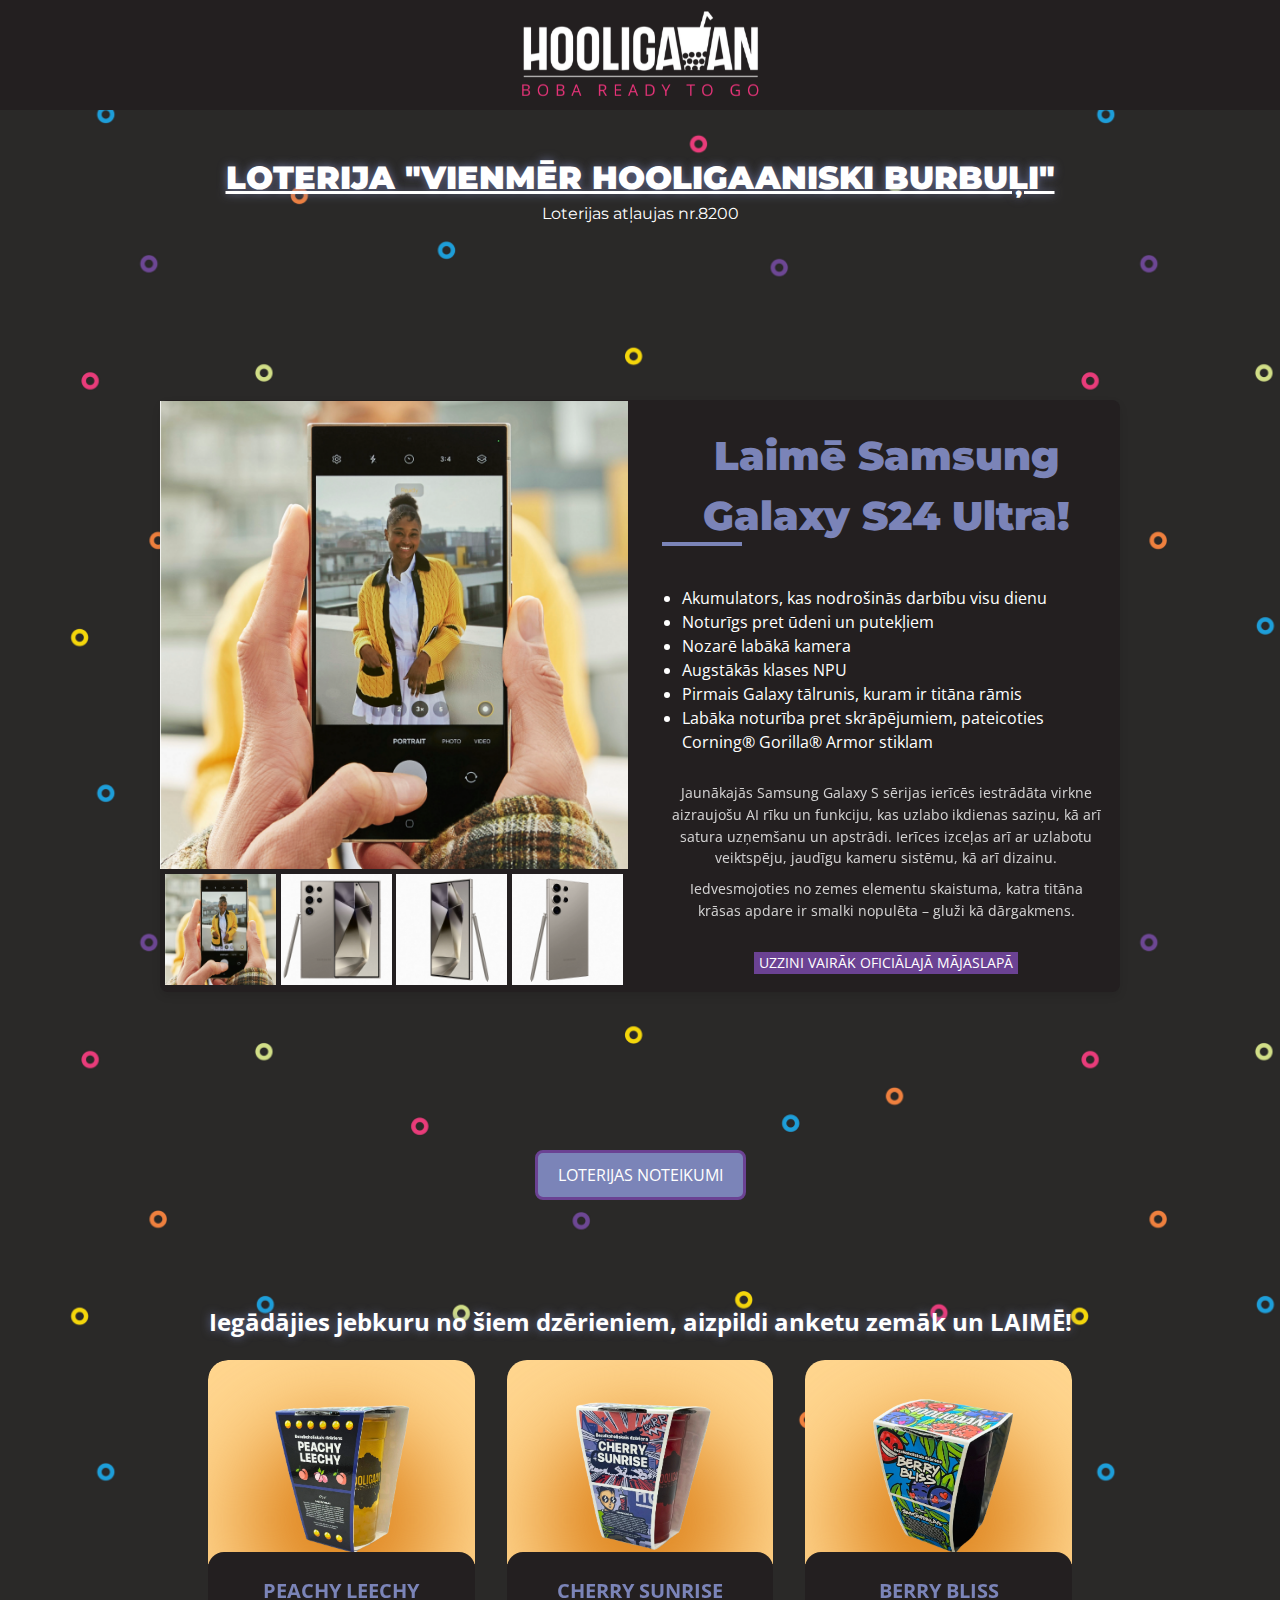
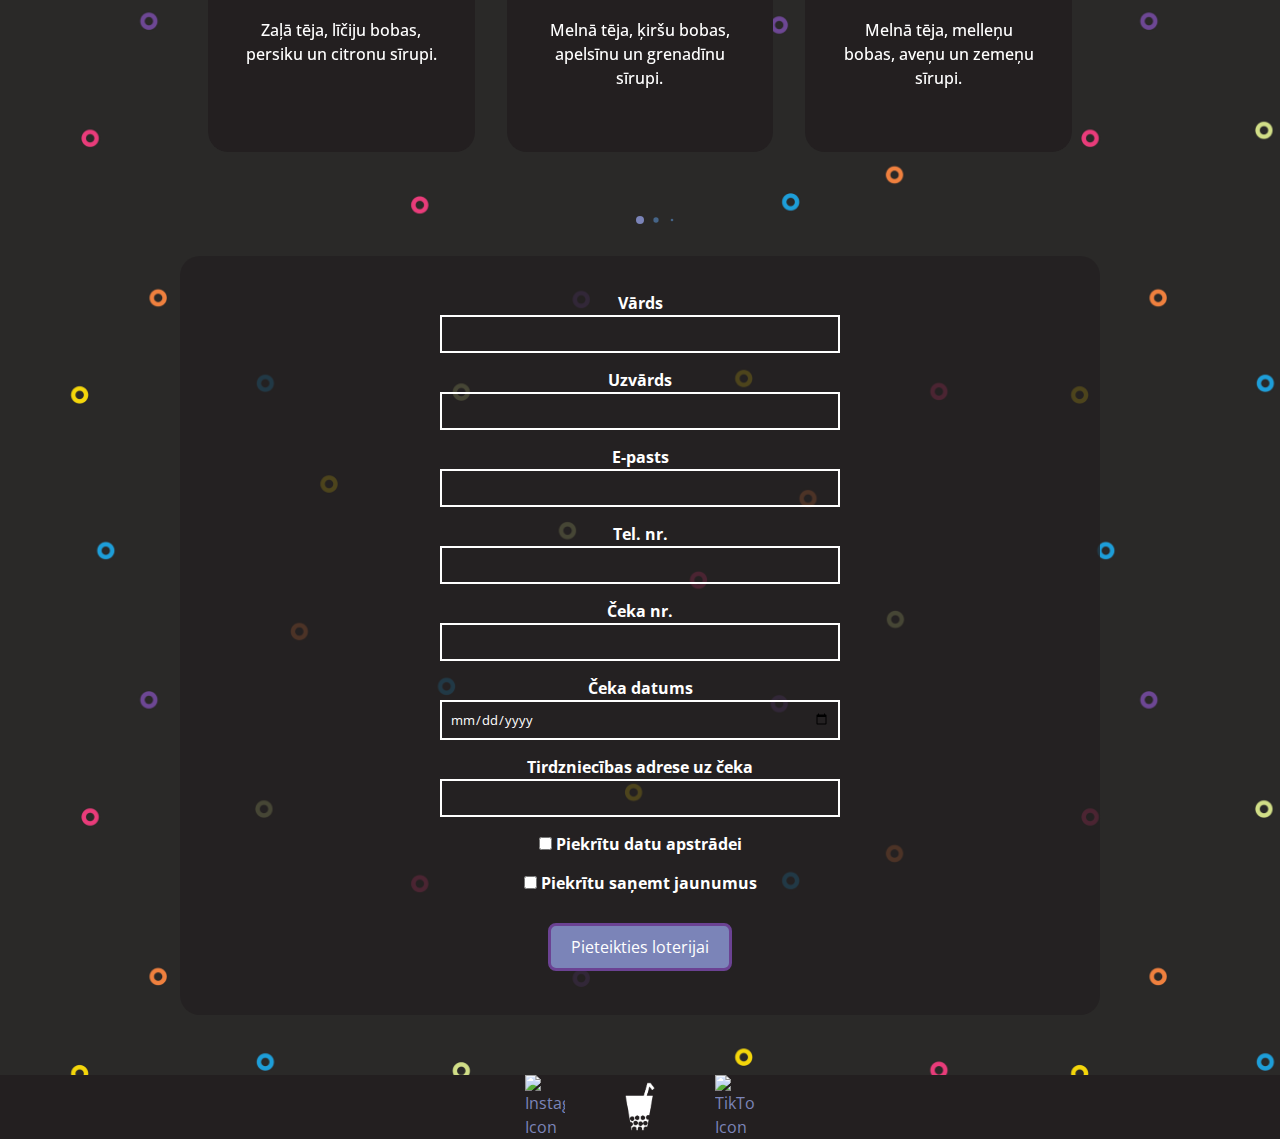
==== commit f6a29e02: "add loterijas atlaujas numurs" ====
--- a/index.html
+++ b/index.html
@@ -20,6 +20,7 @@
     </div>  
     <br>
     <h1 class="main">LOTERIJA "VIENMĒR HOOLIGAANISKI BURBUĻI" </h1>
+    <p class="number">Loterijas atļaujas nr.8200</p>
     <div class="container">
 
       <!-- Prize Information Section -->
--- a/styles2.css
+++ b/styles2.css
@@ -373,7 +373,11 @@
     font-weight: 400;
 }
 
-
+.number{
+    text-align: center;
+    font-family: 'Montserrat', sans-serif;
+    font-weight: 400;
+}
 
 
 @media screen and (min-width: 992px){
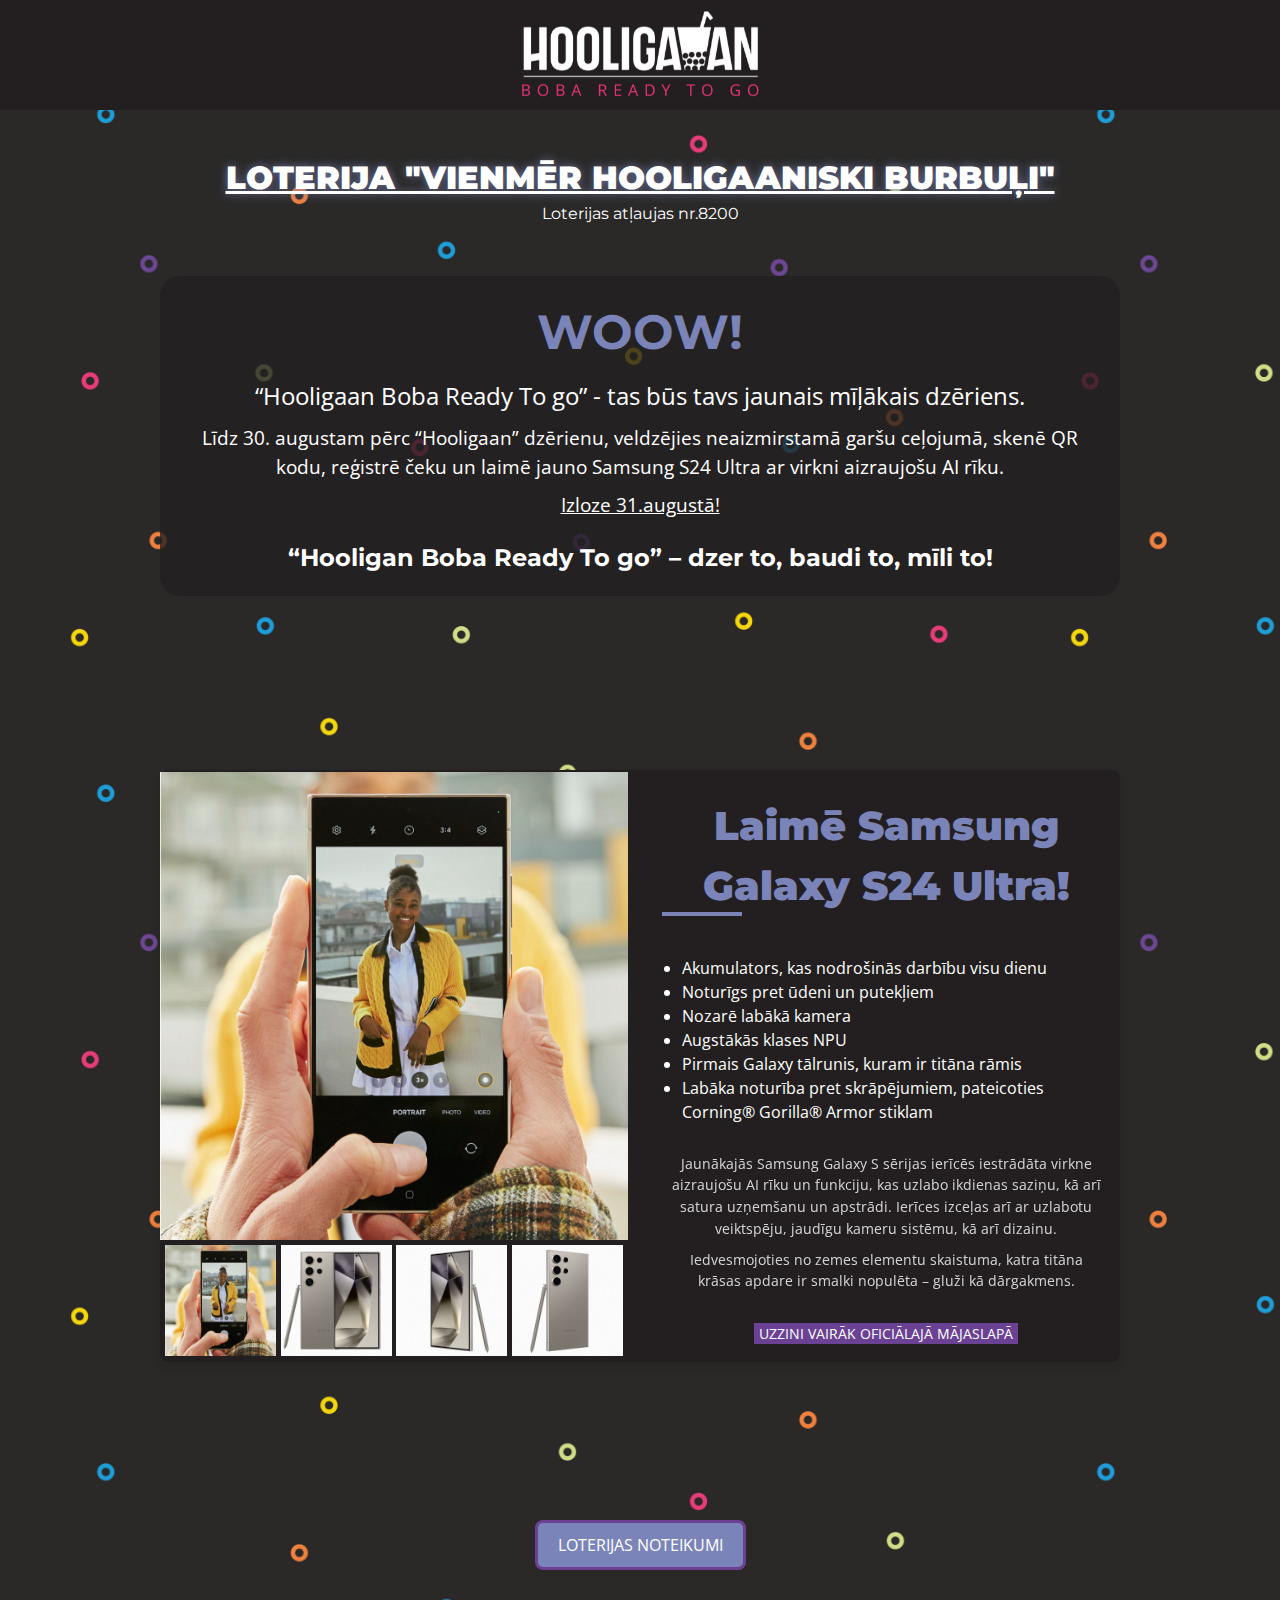
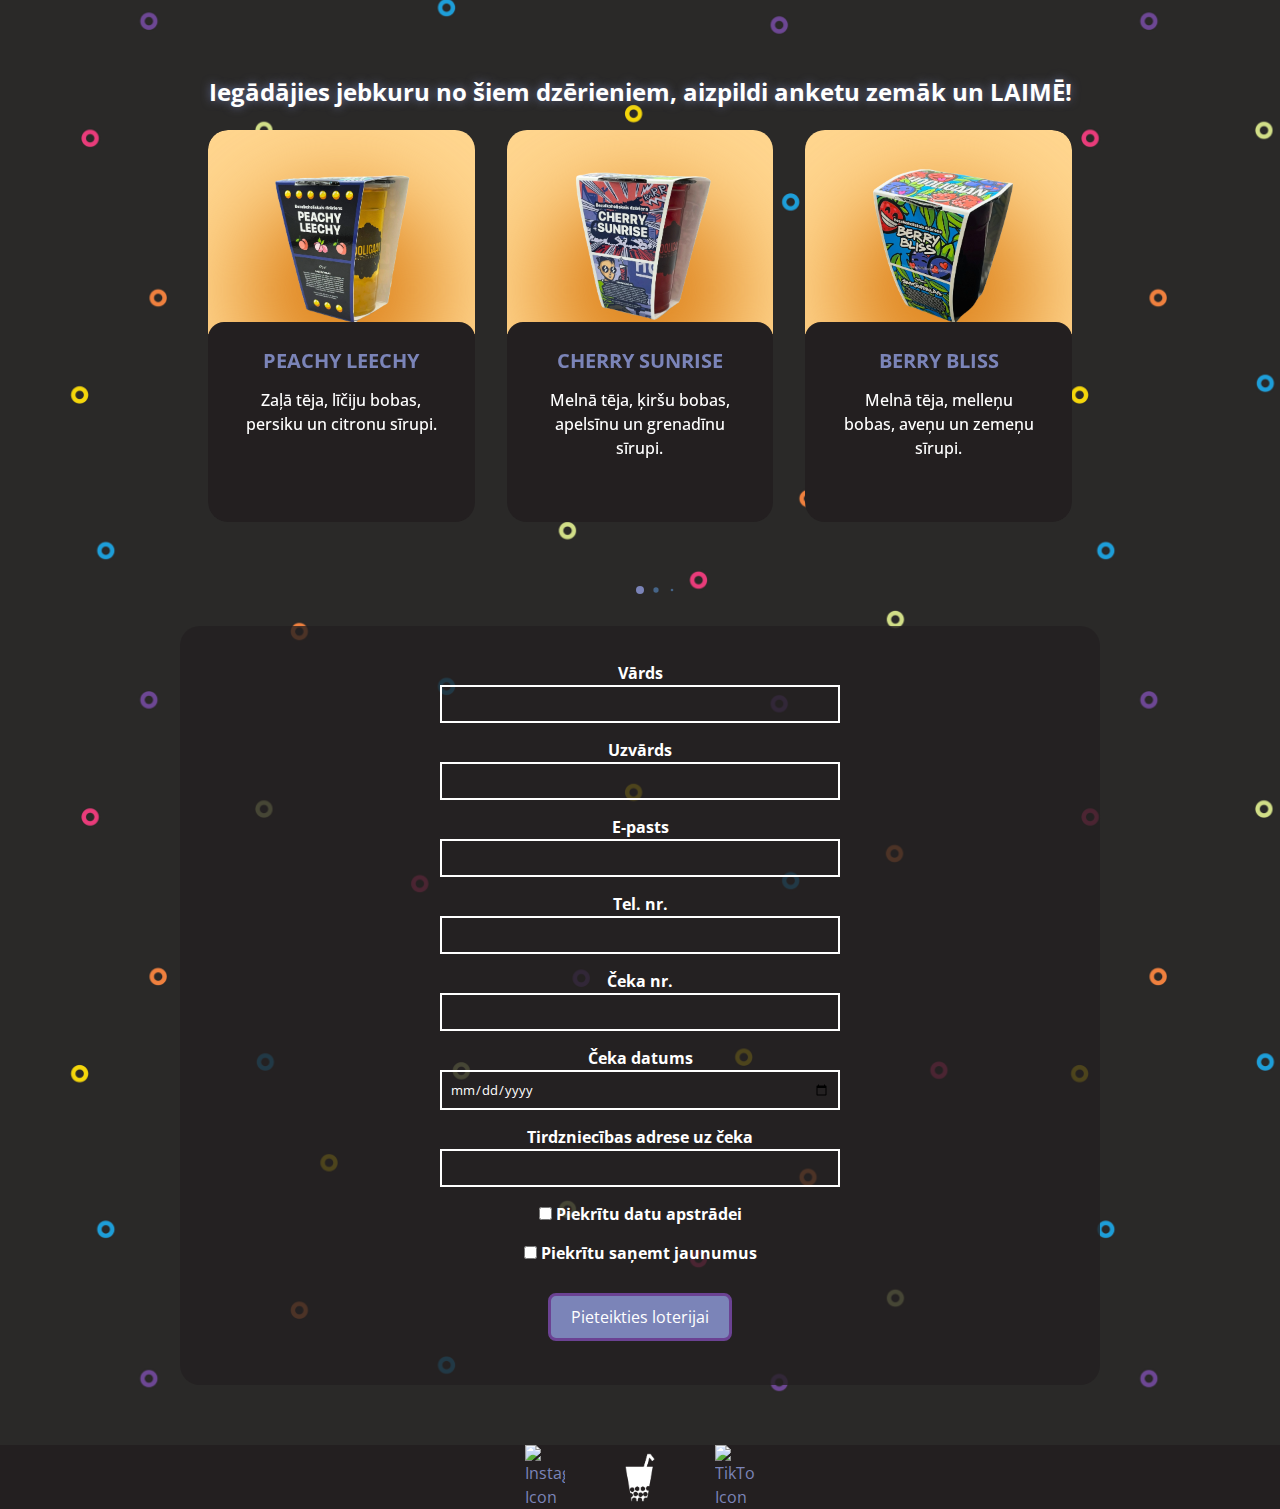
==== commit 9233c86d: "add dynamic-text" ====
--- a/index.html
+++ b/index.html
@@ -21,8 +21,15 @@
     <br>
     <h1 class="main">LOTERIJA "VIENMĒR HOOLIGAANISKI BURBUĻI" </h1>
     <p class="number">Loterijas atļaujas nr.8200</p>
+
     <div class="container">
-
+      <div class="dynamic-text">
+         <h2 class="wow">WOOW!</h2>
+         <p class="highlight">“Hooligaan Boba Ready To go” - tas būs tavs jaunais mīļākais dzēriens.</p>
+         <p class="description">Līdz 30. augustam pērc “Hooligaan” dzērienu, veldzējies neaizmirstamā garšu ceļojumā, skenē QR kodu, reģistrē čeku un laimē jauno Samsung S24 Ultra ar virkni aizraujošu AI rīku.</p>
+         <p class="description underline">Izloze 31.augustā!</p>
+         <p class="slogan">“Hooligan Boba Ready To go” – dzer to, baudi to, mīli to!</p>
+     </div>
       <!-- Prize Information Section -->
       <div class = "card-wrapper">
         <div class = "card">
--- a/styles2.css
+++ b/styles2.css
@@ -61,6 +61,50 @@
 }
 
 
+/* Dynamic text styles */
+.dynamic-text {
+    text-align: center;
+    margin: 30px 0;
+    background-color: rgba(35, 31, 32, 0.8); /* Brown color with 80% opacity */
+    padding: 20px;
+    border-radius: 20px;
+    margin-bottom: 20px;
+    margin-left: auto; /* Center the form container */
+    margin-right: auto; /* Center the form container */
+}
+
+.dynamic-text .wow {
+    font-size: 3rem;
+    color: #7b84b8;
+    font-family: 'Montserrat', sans-serif;
+    font-weight: 900;
+    font-weight: bold;
+}
+
+.dynamic-text .highlight {
+    font-size: 1.5rem;
+    color: #ffffff;
+    margin-top: 10px;
+}
+
+.dynamic-text .description {
+    font-size: 1.2rem;
+    color: #ffffff;
+    margin-top: 10px;
+}
+
+.dynamic-text .description.underline {
+    text-decoration: underline;
+}
+
+.dynamic-text .slogan {
+    font-size: 1.5rem;
+    color: #ffffff;
+    margin-top: 20px;
+    font-family: 'Montserrat', sans-serif;
+    font-weight: 200;
+    font-weight: bold;
+}
 
 
 form label {
